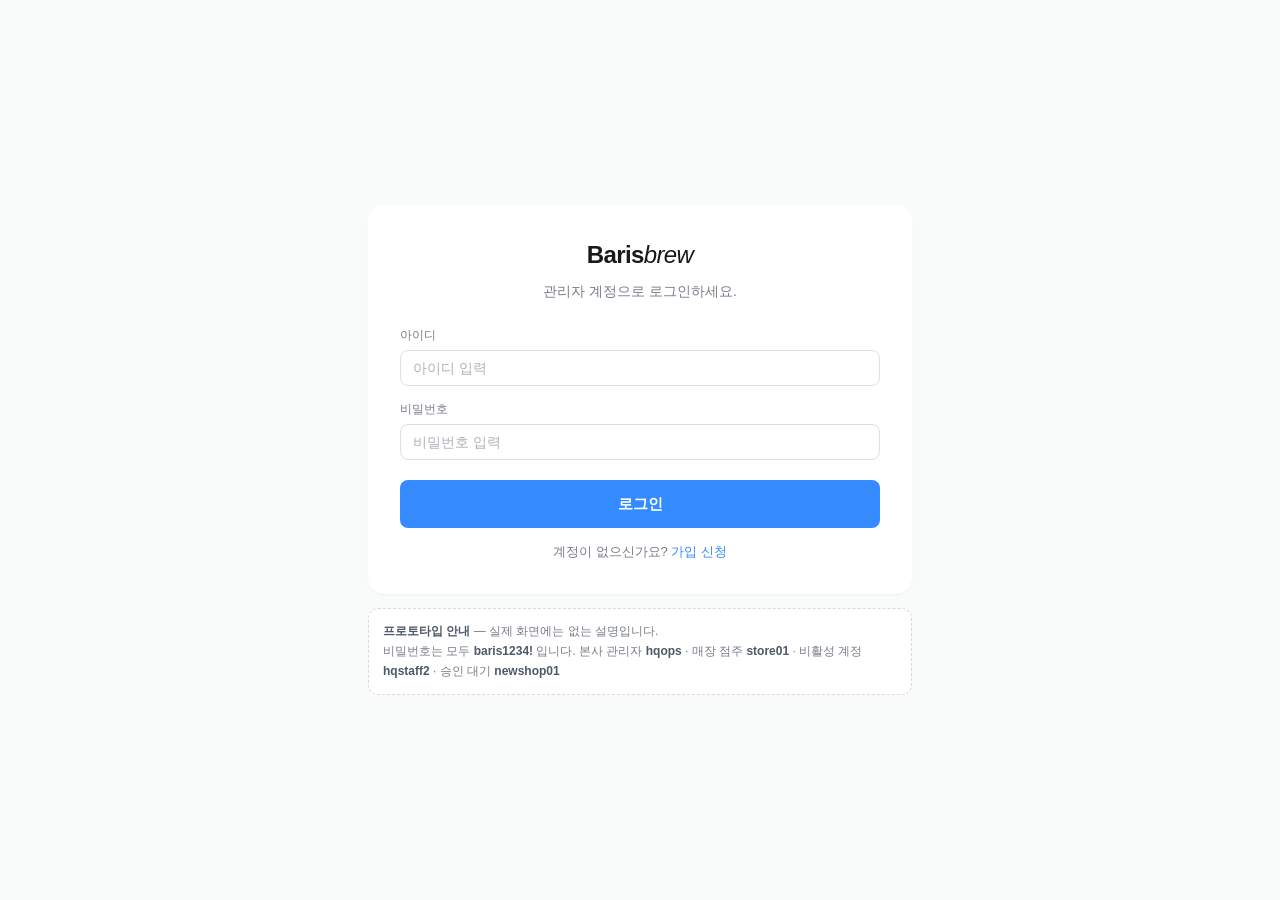
==== account/index.html @ 352cb184 "계정 관리·권한 체계 동작 프로토타입 추가 감축 확정안(2026-09-07) 반영 — 메일 자동 발송·계정 삭제·오픈 예정 매장 직접 입력·신청/반려 사유·지점 필터 없음. 임시 " ====
<!DOCTYPE html>
<html lang="ko">
<head>
<meta charset="UTF-8">
<meta name="viewport" content="width=device-width, initial-scale=1.0">
<title>계정 관리·권한 체계 프로토타입 · BarisON</title>
<style>
:root{
  --bg:#F9FAFA; --surface:#FFFFFF; --surface-sub:#F9FAFB;
  --border:#E5E8EB; --border-strong:#D5D9DF; --border-input:#DCE0E5;
  --text:#17191C; --text-sub:#4E5968; --text-muted:#787E87; --text-placeholder:#AEB2B8;
  --primary:#338BFF; --primary-hover:#1B6FDE; --primary-weak:#EBF3FF;
  --danger:#F04452; --danger-weak:#FDECEE;
  --success:#12B76A;
  --chip:#F2F4F6; --thead:#F7F8FA;
  --radius-card:16px; --radius-input:8px; --radius-btn:8px;
  --shadow-card:0 1px 2px rgba(0,0,0,.04);
  --shadow-pop:0 6px 24px rgba(0,0,0,.12);
}
*{box-sizing:border-box;margin:0;padding:0}
html,body{height:100%}
body{
  font-family:-apple-system,BlinkMacSystemFont,"Apple SD Gothic Neo","Pretendard","Malgun Gothic","Segoe UI",sans-serif;
  background:var(--bg);color:var(--text);font-size:14px;line-height:1.5;-webkit-font-smoothing:antialiased;
}
button{font-family:inherit;cursor:pointer;border:none;background:none;color:inherit}
input,select{font-family:inherit;font-size:14px;color:var(--text)}
input:focus{outline:none}
::placeholder{color:var(--text-placeholder)}
a{color:var(--primary);text-decoration:none}

/* ---------- shell ---------- */
#app{min-height:100vh}
.shell{display:flex;min-height:100vh;min-width:1280px}
.sidebar{width:250px;flex:0 0 250px;background:var(--surface);border-right:1px solid var(--border);
  position:sticky;top:0;height:100vh;overflow-y:auto;display:flex;flex-direction:column}
.side-logo{height:90px;display:flex;align-items:center;padding:0 24px;font-size:24px;letter-spacing:-.6px;flex:0 0 auto}
.side-logo b{font-weight:800}
.side-logo i{font-style:italic;font-weight:500}
.side-body{flex:1 1 auto}
.side-foot{flex:0 0 auto;padding-bottom:16px}
.side-sec{padding:16px 24px 6px;font-size:11px;color:var(--text-muted);font-weight:600;letter-spacing:.2px}
.side-item{display:block;width:100%;text-align:left;padding:12px 24px;font-size:14px;color:var(--text-sub);
  border-left:3px solid transparent}
.side-item:hover{background:var(--surface-sub)}
.side-item.on{background:var(--primary-weak);color:var(--primary);font-weight:600;border-left-color:var(--primary)}
.side-item.dim{color:var(--text-placeholder);cursor:default}
.side-item.dim:hover{background:none}

.body-col{flex:1 1 auto;display:flex;flex-direction:column;min-width:0}
.topbar{height:90px;flex:0 0 auto;display:flex;align-items:center;gap:12px;padding:0 24px;background:var(--surface);
  border-bottom:1px solid var(--border)}
.topbar .sel{height:38px;min-width:220px;border:1px solid var(--border-input);border-radius:var(--radius-input);
  display:flex;align-items:center;padding:0 12px;color:var(--text-sub);font-size:14px;background:var(--surface)}
.topbar .right{margin-left:auto;display:flex;align-items:center;gap:12px}
.badge{height:28px;display:inline-flex;align-items:center;padding:0 10px;border-radius:6px;font-size:12px;font-weight:600;color:#fff}
.badge.super{background:#F0483E}
.badge.owner{background:#5B6472}
.topbar .who{font-size:14px;color:var(--text-sub)}
.topbar .app-btn{height:38px;padding:0 14px;border:1px solid var(--primary);color:var(--primary);border-radius:var(--radius-btn);font-size:14px}
.main{flex:1 1 auto;padding:40px 24px 24px}
.footer{flex:0 0 auto;height:60px;display:flex;align-items:center;padding:0 24px;color:var(--text-muted);font-size:13px;background:var(--surface-sub)}
.page-title{font-size:24px;font-weight:600;margin-bottom:24px;display:flex;align-items:center;gap:14px}
.page-title .tab{font-size:24px;font-weight:600;color:var(--text-placeholder);cursor:pointer}
.page-title .tab.on{color:var(--text)}
.card{background:var(--surface);border-radius:var(--radius-card);box-shadow:var(--shadow-card);padding:40px;max-width:1142px}
.card.narrow{max-width:544px;padding:32px}

/* ---------- filter bar / table ---------- */
.filter-bar{display:flex;align-items:center;gap:8px;margin-bottom:20px;height:38px}
.seg{display:flex;background:var(--chip);border-radius:var(--radius-btn);padding:3px;height:38px}
.seg button{padding:0 14px;border-radius:6px;font-size:14px;color:var(--text-sub)}
.seg button.on{background:var(--surface);color:var(--text);font-weight:600;box-shadow:0 1px 2px rgba(0,0,0,.06)}
.sel-input{height:38px;border:1px solid var(--border-input);border-radius:var(--radius-input);padding:0 10px;
  background:var(--surface);color:var(--text-sub);min-width:120px}
.search{margin-left:auto;position:relative}
.search input{height:38px;width:260px;border:1px solid var(--border-input);border-radius:var(--radius-input);padding:0 12px}
.count{font-size:14px;color:var(--text-muted);margin-bottom:10px}
table{width:100%;border-collapse:collapse;font-size:14px}
thead th{background:var(--thead);color:var(--text-sub);font-weight:600;text-align:left;padding:12px 14px;
  border-top:1px solid var(--border);border-bottom:1px solid var(--border);white-space:nowrap}
tbody td{padding:14px;border-bottom:1px solid var(--border);color:var(--text-sub);vertical-align:middle}
tbody tr{cursor:pointer}
tbody tr:hover td{background:var(--surface-sub)}
.pill{display:inline-flex;align-items:center;height:24px;padding:0 8px;border-radius:6px;font-size:12px;font-weight:600}
.pill.on{background:#E7F7EF;color:#0F9D58}
.pill.off{background:var(--chip);color:var(--text-muted)}
.pill.wait{background:var(--primary-weak);color:var(--primary)}
.empty{padding:60px 0;text-align:center;color:var(--text-muted)}

/* ---------- form ---------- */
.body-title{font-size:18px;font-weight:600;margin:0 0 16px}
.body-title + .body-title,.group + .body-title{margin-top:32px}
.group{display:flex;flex-direction:column;gap:16px}
.field{max-width:480px}
.field.wide{max-width:660px}
.label{font-size:12px;color:var(--text-muted);margin-bottom:6px}
.label .req{color:var(--danger);margin-left:2px}
.input{width:100%;height:36px;border:1px solid var(--border-input);border-radius:var(--radius-input);padding:0 12px;background:var(--surface)}
.input:disabled{background:var(--surface-sub);color:var(--text-muted)}
.input.err{border-color:var(--danger)}
.help{font-size:12px;color:var(--text-muted);margin-top:6px}
.help.err{color:var(--danger)}
.row-inline{display:flex;gap:8px;align-items:center;max-width:660px}
.row-inline .input{max-width:480px}
.radios{display:flex;gap:20px;align-items:center;height:24px}
.radio{display:inline-flex;align-items:center;gap:6px;cursor:pointer;font-size:14px;color:var(--text-sub)}
.radio input{accent-color:var(--primary);width:16px;height:16px}
.actions{display:flex;justify-content:flex-end;gap:8px;margin-top:32px}
.btn{height:48px;padding:0 20px;border-radius:var(--radius-btn);font-size:15px;font-weight:600}
.btn.primary{background:var(--primary);color:#fff}
.btn.primary:hover{background:var(--primary-hover)}
.btn.ghost{background:var(--chip);color:var(--text-sub)}
.btn.danger{background:var(--danger-weak);color:var(--danger)}
.btn.m{height:38px;padding:0 14px;font-size:14px;font-weight:500}
.btn.weak{background:var(--primary-weak);color:var(--primary)}
.btn:disabled{opacity:.45;cursor:not-allowed}

/* branch multiselect */
.branch-box{position:relative;max-width:480px}
.branch-input{min-height:36px;border:1px solid var(--border-input);border-radius:var(--radius-input);
  padding:4px 30px 4px 8px;display:flex;flex-wrap:wrap;gap:6px;align-items:center;background:var(--surface);cursor:pointer}
.branch-input.err{border-color:var(--danger)}
.branch-input .ph{color:var(--text-placeholder);padding-left:4px}
.branch-input:after{content:"";position:absolute;right:12px;top:15px;width:7px;height:7px;
  border-right:1.5px solid var(--text-muted);border-bottom:1.5px solid var(--text-muted);transform:rotate(45deg)}
.chip{display:inline-flex;align-items:center;gap:6px;height:26px;padding:0 8px;background:var(--chip);border-radius:6px;font-size:13px}
.chip button{color:var(--text-muted);font-size:14px;line-height:1}
.branch-pop{position:absolute;top:calc(100% + 4px);left:0;right:0;background:var(--surface);border:1px solid var(--border);
  border-radius:var(--radius-input);box-shadow:var(--shadow-pop);max-height:230px;overflow-y:auto;z-index:20}
.branch-pop div{padding:10px 12px;display:flex;align-items:center;gap:8px;cursor:pointer;font-size:14px}
.branch-pop div:hover{background:var(--surface-sub)}
.branch-pop div.sel{color:var(--primary);font-weight:600}
.branch-cap{font-size:12px;margin-top:6px;color:var(--text-sub)}
.branch-cap b{color:var(--primary);font-weight:600}

/* ---------- auth screens ---------- */
.auth{min-height:100vh;display:flex;flex-direction:column;align-items:center;justify-content:center;padding:40px 0;gap:14px}
.auth .card{width:544px;max-width:544px;padding:32px}
.auth-logo{text-align:center;font-size:24px;letter-spacing:-.6px;margin-bottom:8px}
.auth-logo b{font-weight:800}
.auth-logo i{font-style:italic;font-weight:500}
.auth-sub{text-align:center;font-size:14px;color:var(--text-muted);margin-bottom:24px;white-space:pre-line}
.auth .field{max-width:480px;margin:0 auto}
.auth .group .field{margin:0;width:100%;max-width:none}
.auth .btn{width:100%;max-width:480px;display:block;margin:20px auto 0}
.auth-foot{text-align:center;font-size:13px;color:var(--text-muted);margin-top:14px}
.auth-msg{max-width:480px;margin:14px auto 0;padding:10px 12px;border-radius:var(--radius-input);font-size:13px}
.auth-msg.err{background:var(--danger-weak);color:var(--danger)}
.auth-msg.wait{background:var(--primary-weak);color:var(--primary)}
.done{text-align:center;padding:20px 0}
.done h3{font-size:20px;font-weight:600;margin-bottom:10px}
.done p{color:var(--text-muted);margin-bottom:24px}
.demo-note{width:544px;font-size:12px;color:var(--text-muted);background:#fff;border:1px dashed var(--border-strong);
  border-radius:10px;padding:12px 14px;line-height:1.7}
.demo-note b{color:var(--text-sub)}

/* ---------- toast / dialog ---------- */
.toast{position:fixed;top:150px;left:50%;transform:translateX(-50%);background:#1F2937;color:#fff;
  padding:12px 18px;border-radius:10px;font-size:14px;z-index:60;box-shadow:var(--shadow-pop)}
.toast.err{background:var(--danger)}
.dim-layer{position:fixed;inset:0;z-index:50;display:flex;align-items:center;justify-content:center}
.dialog{width:424px;background:var(--surface);border-radius:var(--radius-card);box-shadow:var(--shadow-pop);
  padding:24px;text-align:center}
.dialog h4{font-size:18px;font-weight:600;margin-bottom:8px}
.dialog p{font-size:14px;color:var(--text-muted);margin-bottom:20px;word-break:break-all}
.dialog .pw{font-size:20px;font-weight:700;color:var(--text);letter-spacing:1px;display:block;margin-bottom:6px}
.dialog .btns{display:flex;gap:8px}
.dialog .btns .btn{flex:1;height:48px}
</style>
</head>
<body>
<div id="app"></div>
<script>
/* ============================================================
   BarisON 계정관리 프로토타입 — 감축 확정안(2026-09-07) 반영
   · 메일 자동 발송 없음 · 계정 삭제 없음 · 오픈 예정 직접 입력 없음
   · 신청/반려 사유 없음 · 지점 필터·마지막 접속일 없음
   ============================================================ */

const BRANCHES = [
  {code:"BB001", name:"서울시청"},
  {code:"BB005", name:"시대인재 1호점"},
  {code:"BB006", name:"시대인재 2호점"},
  {code:"BB007", name:"시대인재 3호점"},
  {code:"BB008", name:"시대인재 4호점"},
  {code:"BB009", name:"시대인재 5호점"},
  {code:"BB016", name:"서울갤러리"},
  {code:null, name:"성수"},
  {code:null, name:"강남대로점"},
  {code:null, name:"현대자동차점"},
  {code:null, name:"덕구온천호텔앤콘도"},
  {code:null, name:"라운지와이"},
  {code:null, name:"라운지엑스 판교점"},
  {code:null, name:"호반써밋 2차"},
  {code:null, name:"용산더프라임점"},
];
const bLabel = n => { const b = BRANCHES.find(x=>x.name===n); return b && b.code ? b.code+" "+b.name : n; };

const MENUS = [
  {sec:"", items:[{k:"home", n:"홈", hq:true}]},
  {sec:"로봇관리", items:[{k:"ops", n:"운영관리"},{k:"device", n:"기기상태관리"}]},
  {sec:"매장관리", items:[{k:"stock", n:"재고관리"},{k:"product", n:"판매상품관리"},{k:"kiosk", n:"키오스크설정"},{k:"did", n:"DID관리"},{k:"pay", n:"결제관리"}]},
  {sec:"매출관리/분석", items:[{k:"cal", n:"매출달력"},{k:"sales", n:"매출분석"},{k:"biz", n:"영업분석"},{k:"item", n:"상품분석"}]},
  {sec:"설정", items:[{k:"account", n:"계정관리", hq:true}]},
];

let seq = 100;
const state = {
  view: "login",
  session: null,
  loginMsg: null,
  accounts: [
    {id:"hqops", name:"로봇운영관리팀", email:"hqops@example.com", tel:"010-1000-0001", role:"hq", all:true, branches:[], status:"active", created:"2025-03-04", pw:"baris1234!", temp:false},
    {id:"hqretail", name:"리테일팀", email:"hqretail@example.com", tel:"010-1000-0002", role:"hq", all:true, branches:[], status:"active", created:"2025-03-04", pw:"baris1234!", temp:false},
    {id:"hqexec", name:"경영자", email:"hqexec@example.com", tel:"010-1000-0003", role:"hq", all:true, branches:[], status:"active", created:"2025-03-04", pw:"baris1234!", temp:false},
    {id:"hqstaff1", name:"유OO", email:"hqstaff1@example.com", tel:"010-1000-0004", role:"hq", all:false, branches:["서울시청","서울갤러리"], status:"active", created:"2025-04-18", pw:"baris1234!", temp:false},
    {id:"hqstaff2", name:"홍OO", email:"hqstaff2@example.com", tel:"010-1000-0005", role:"hq", all:false, branches:["성수","강남대로점"], status:"inactive", created:"2025-04-18", pw:"baris1234!", temp:false},
    {id:"store01", name:"서울갤러리", email:"store01@example.com", tel:"010-2000-0001", role:"owner", all:false, branches:["서울갤러리"], status:"active", created:"2025-11-20", pw:"baris1234!", temp:false},
    {id:"store02", name:"시대인재", email:"store02@example.com", tel:"010-2345-6789", role:"owner", all:false, branches:["시대인재 1호점","시대인재 2호점","시대인재 3호점","시대인재 4호점","시대인재 5호점"], status:"active", created:"2025-06-11", pw:"baris1234!", temp:false},
    {id:"store03", name:"현대자동차", email:"store03@example.com", tel:"010-2000-0003", role:"owner", all:false, branches:["현대자동차점"], status:"active", created:"2025-02-07", pw:"baris1234!", temp:false},
    {id:"store04", name:"덕구온천호텔앤콘도", email:"store04@example.com", tel:"010-2000-0004", role:"owner", all:false, branches:["덕구온천호텔앤콘도"], status:"active", created:"2025-08-22", pw:"baris1234!", temp:false},
    {id:"store05", name:"라운지와이", email:"store05@example.com", tel:"010-2000-0005", role:"owner", all:false, branches:["라운지와이"], status:"inactive", created:"2026-01-09", pw:"baris1234!", temp:false},
  ],
  requests: [
    {rid:1, date:"2026-08-17", id:"newshop01", name:"김OO", email:"newshop01@example.com", tel:"010-1234-5678", store:"라운지엑스 판교점", pw:"baris1234!"},
    {rid:2, date:"2026-08-16", id:"bx007", name:"이OO", email:"bx007@example.com", tel:"010-2345-6789", store:"호반써밋 2차", pw:"baris1234!"},
    {rid:3, date:"2026-08-14", id:"cafeyj", name:"박OO", email:"cafeyj@example.com", tel:"010-3456-7890", store:"용산더프라임점", pw:"baris1234!"},
  ],
  tab: "list",
  filter: {role:"all", status:"all", q:""},
  form: {},
  errors: {},
  editing: null,
  branchOpen: false,
  storeOpen: false,
  toast: null,
  dialog: null,
};

/* ---------- helpers ---------- */
const esc = s => String(s==null?"":s).replace(/[&<>"']/g, c => ({"&":"&amp;","<":"&lt;",">":"&gt;",'"':"&quot;","'":"&#39;"}[c]));
const roleName = r => r==="hq" ? "본사 관리자" : "매장 점주";
const today = () => { const d=new Date(); return d.getFullYear()+"-"+String(d.getMonth()+1).padStart(2,"0")+"-"+String(d.getDate()).padStart(2,"0"); };
const genPw = () => { const s="abcdefghjkmnpqrstuvwxyz23456789"; let o=""; for(let i=0;i<8;i++) o+=s[Math.floor(Math.random()*s.length)]; return o; };
const toast = (msg, kind) => { state.toast = {msg, kind:kind||""}; render(); setTimeout(()=>{ state.toast=null; render(); }, 2600); };
const acct = id => state.accounts.find(a=>a.id===id);
const lastHq = a => a.role==="hq" && a.status==="active" && state.accounts.filter(x=>x.role==="hq"&&x.status==="active").length<=1;

function branchText(a){
  if (a.all) return "전 지점";
  if (!a.branches.length) return "-";
  if (a.branches.length<=2) return a.branches.join(", ");
  return a.branches[0]+" +"+(a.branches.length-1);
}

/* ---------- validation ---------- */
function validateAccount(f, opts){
  const e = {};
  const o = opts||{};
  // 아이디 형식은 새로 발급하는 계정에만 적용한다 — 기존 계정에는 대문자가 섞인 값이 있고 그대로 둔다
  if (!f.id) e.id = "아이디를 입력해주세요.";
  else if (!o.skipFormat && !/^[a-z0-9]{4,20}$/.test(f.id)) e.id = "영문 소문자·숫자 4~20자로 입력해주세요.";
  else if (!o.skipDup && (acct(f.id) || state.requests.some(r=>r.id===f.id))) e.id = "이미 쓰이고 있는 아이디입니다.";
  if (!f.name) e.name = "이름을 입력해주세요.";
  if (!f.email) e.email = "이메일을 입력해주세요.";
  else if (!/^[^\s@]+@[^\s@]+\.[^\s@]+$/.test(f.email)) e.email = "이메일 형식이 올바르지 않습니다.";
  else if (state.accounts.some(a=>a.email===f.email && a.id!==o.self)) e.email = "이미 쓰이고 있는 이메일입니다.";
  if (!f.tel) e.tel = "연락처를 입력해주세요.";
  if (!f.role) e.role = "역할을 선택해주세요.";
  if (f.role==="owner" && !(f.branches||[]).length) e.branches = "관리지점을 선택해주세요.";
  if (f.role==="hq" && !f.all && !(f.branches||[]).length) e.branches = "지정 지점을 선택하거나 전 지점으로 두세요.";
  return e;
}
function validatePw(pw, pw2, id){
  if (!pw) return "새 비밀번호를 입력해주세요.";
  if (pw.length<8) return "8자 이상으로 입력해주세요.";
  const kinds = [/[a-zA-Z]/, /[0-9]/, /[^a-zA-Z0-9]/].filter(re=>re.test(pw)).length;
  if (kinds<2) return "영문·숫자·특수문자 중 2가지 이상을 섞어주세요.";
  if (id && pw===id) return "아이디와 같은 값은 쓸 수 없습니다.";
  return null;
}

/* ============================================================
   RENDER
   ============================================================ */
function render(){
  const app = document.getElementById("app");
  let html = "";
  if (["login","signup","signupDone","firstPw"].includes(state.view)) html = renderAuth();
  else html = renderShell();
  if (state.toast) html += `<div class="toast ${state.toast.kind}">${esc(state.toast.msg)}</div>`;
  if (state.dialog) html += renderDialog();
  app.innerHTML = html;
}

/* ---------- auth ---------- */
function renderAuth(){
  if (state.view==="login") return `
  <div class="auth">
    <div class="card">
      <div class="auth-logo"><b>Baris</b><i>brew</i></div>
      <div class="auth-sub">관리자 계정으로 로그인하세요.</div>
      <div class="field"><div class="label">아이디</div>
        <input class="input" data-field="loginId" value="${esc(state.form.loginId||"")}" placeholder="아이디 입력"></div>
      <div class="field" style="margin-top:14px"><div class="label">비밀번호</div>
        <input class="input" type="password" data-field="loginPw" value="${esc(state.form.loginPw||"")}" placeholder="비밀번호 입력"></div>
      ${state.loginMsg ? `<div class="auth-msg ${state.loginMsg.kind}">${esc(state.loginMsg.text)}</div>` : ""}
      <button class="btn primary" data-action="login">로그인</button>
      <div class="auth-foot">계정이 없으신가요? <a href="#" data-action="go-signup">가입 신청</a></div>
    </div>
    <div class="demo-note">
      <b>프로토타입 안내</b> — 실제 화면에는 없는 설명입니다.<br>
      비밀번호는 모두 <b>baris1234!</b> 입니다.
      본사 관리자 <b>hqops</b> · 매장 점주 <b>store01</b> · 비활성 계정 <b>hqstaff2</b> · 승인 대기 <b>newshop01</b>
    </div>
  </div>`;

  if (state.view==="signup") { const f=state.form, e=state.errors; return `
  <div class="auth">
    <div class="card">
      <div class="page-title" style="font-size:20px;margin-bottom:20px">가입 신청</div>
      <div class="body-title" style="font-size:16px">신청 정보</div>
      <div class="group">
        ${fieldHtml("아이디","id",f.id,e.id,"영문 소문자·숫자 4~20자")}
        ${fieldHtml("이름","name",f.name,e.name,"담당자 이름")}
        ${fieldHtml("이메일","email",f.email,e.email,"연락받을 이메일 주소")}
        ${fieldHtml("연락처","tel",f.tel,e.tel,"010-0000-0000")}
        <div class="field">
          <div class="label">매장<span class="req">*</span></div>
          <div class="branch-box" data-stop="1">
            <div class="branch-input ${e.store?"err":""}" data-action="toggle-store">
              ${f.store ? `<span style="padding-left:4px">${esc(f.store)}</span>` : `<span class="ph">매장을 선택해주세요</span>`}
            </div>
            ${state.storeOpen ? `<div class="branch-pop">
              ${BRANCHES.map(b=>`<div class="${f.store===b.name?"sel":""}" data-action="pick-store" data-v="${esc(b.name)}">${esc(b.name)}</div>`).join("")}
            </div>` : ""}
          </div>
          ${e.store?`<div class="help err">${esc(e.store)}</div>`:`<div class="help">운영 중인 매장만 고를 수 있어요. 아직 등록되지 않은 매장은 지점 등록 후에 신청해주세요.</div>`}
        </div>
      </div>
      <button class="btn primary" data-action="signup-submit">신청하기</button>
      <div class="auth-foot"><a href="#" data-action="go-login">로그인으로 돌아가기</a></div>
    </div>
  </div>`; }

  if (state.view==="signupDone") return `
  <div class="auth">
    <div class="card">
      <div class="done">
        <h3>신청이 접수됐어요</h3>
        <p>본사 확인 후 결과를 따로 알려드립니다.<br>영업일 기준 1~2일이 걸려요.</p>
        <button class="btn primary" style="width:240px" data-action="go-login">로그인으로</button>
      </div>
    </div>
  </div>`;

  if (state.view==="firstPw") { const e=state.errors; return `
  <div class="auth">
    <div class="card">
      <div class="auth-sub" style="margin-bottom:24px">임시 비밀번호로 로그인했습니다.
새 비밀번호를 설정해주세요.</div>
      <div class="field"><div class="label">새 비밀번호</div>
        <input class="input ${e.pw?"err":""}" type="password" data-field="pw" value="${esc(state.form.pw||"")}" placeholder="영문·숫자·특수문자 8자 이상">
        ${e.pw?`<div class="help err">${esc(e.pw)}</div>`:""}</div>
      <div class="field" style="margin-top:14px"><div class="label">새 비밀번호 확인</div>
        <input class="input ${e.pw2?"err":""}" type="password" data-field="pw2" value="${esc(state.form.pw2||"")}" placeholder="다시 한 번 입력">
        ${e.pw2?`<div class="help err">${esc(e.pw2)}</div>`:""}</div>
      <button class="btn primary" data-action="first-pw-save">변경하고 시작하기</button>
    </div>
  </div>`; }
  return "";
}

function fieldHtml(label, key, val, err, ph, opts){
  const o = opts||{};
  return `<div class="field ${o.wide?"wide":""}">
    <div class="label">${esc(label)}${o.optional?"":'<span class="req">*</span>'}</div>
    <input class="input ${err?"err":""}" data-field="${key}" value="${esc(val||"")}" placeholder="${esc(ph||"")}" ${o.disabled?"disabled":""}>
    ${err?`<div class="help err">${esc(err)}</div>`:(o.help?`<div class="help">${esc(o.help)}</div>`:"")}
  </div>`;
}

/* ---------- shell ---------- */
function renderShell(){
  const s = state.session;
  const isHq = s.role==="hq";
  let side = "";
  for (const grp of MENUS){
    const items = grp.items.filter(it=>!it.hq || isHq);
    if (!items.length) continue;
    if (grp.sec) side += `<div class="side-sec">${esc(grp.sec)}</div>`;
    side += items.map(it=>{
      const on = (it.k==="account" && ["list","pending","add","detail","pendingDetail"].includes(state.view));
      const act = it.k==="account" ? ` data-action="go-list"` : ` `;
      return `<button class="side-item ${on?"on":""} ${it.k==="account"?"":"dim"}"${act}>${esc(it.n)}</button>`;
    }).join("");
  }
  return `
  <div class="shell">
    <aside class="sidebar">
      <div class="side-logo"><b>Baris</b><i>brew</i></div>
      <div class="side-body">${side}</div>
    </aside>
    <div class="body-col">
      <header class="topbar">
        <div class="sel">지점명</div>
        <div class="right">
          <span class="badge ${isHq?"super":"owner"}">${isHq?"Super Admin":"Owner"}</span>
          <span class="who">${esc(s.name)}님 반가워요</span>
          <button class="app-btn" data-action="go-me">내 정보</button>
          <button class="app-btn" data-action="logout">로그아웃</button>
        </div>
      </header>
      <main class="main">${renderMain()}</main>
      <footer class="footer">2026 © XYZ corp.</footer>
    </div>
  </div>`;
}

function renderMain(){
  switch(state.view){
    case "list": return viewList();
    case "pending": return viewPending();
    case "add": return viewAdd();
    case "detail": return viewDetail();
    case "pendingDetail": return viewPendingDetail();
    case "me": return viewMe();
    case "mePw": return viewMePw();
    case "blocked": return `<div class="card"><div class="empty">이 프로토타입은 계정관리 화면만 다룹니다.<br>매장 점주 계정에는 계정관리 메뉴가 보이지 않습니다 — 우상단 「내 정보」로 확인해보세요.</div></div>`;
  }
  return "";
}

/* ---------- list ---------- */
function viewList(){
  const f = state.filter;
  let rows = state.accounts.filter(a=>{
    if (f.role!=="all" && a.role!==f.role) return false;
    if (f.status!=="all" && a.status!==f.status) return false;
    if (f.q){ const q=f.q.toLowerCase();
      if (!(a.id.toLowerCase().includes(q) || a.name.toLowerCase().includes(q) || a.email.toLowerCase().includes(q))) return false; }
    return true;
  });
  return `
  <div class="page-title">
    <span class="tab on">계정 목록</span>
    <span class="tab" data-action="go-pending">승인 대기${state.requests.length?` (${state.requests.length})`:""}</span>
    <button class="btn m primary" style="margin-left:auto" data-action="go-add">계정 추가</button>
  </div>
  <div class="card">
    <div class="filter-bar">
      <div class="seg">
        <button class="${f.role==="all"?"on":""}" data-action="f-role" data-v="all">전체</button>
        <button class="${f.role==="hq"?"on":""}" data-action="f-role" data-v="hq">본사 관리자</button>
        <button class="${f.role==="owner"?"on":""}" data-action="f-role" data-v="owner">매장 점주</button>
      </div>
      <select class="sel-input" data-field="fstatus">
        <option value="all" ${f.status==="all"?"selected":""}>상태 전체</option>
        <option value="active" ${f.status==="active"?"selected":""}>활성</option>
        <option value="inactive" ${f.status==="inactive"?"selected":""}>비활성</option>
      </select>
      <div class="search"><input data-field="fq" value="${esc(f.q)}" placeholder="아이디 · 이름 · 이메일 검색"></div>
    </div>
    <div class="count">총 ${rows.length}개</div>
    <table>
      <thead><tr><th>아이디</th><th>이름</th><th>이메일</th><th>역할</th><th>관리지점</th><th>상태</th><th>등록일</th></tr></thead>
      <tbody>
        ${rows.length ? rows.map(a=>`
          <tr data-action="open-detail" data-id="${esc(a.id)}">
            <td>${esc(a.id)}</td><td>${esc(a.name)}</td><td>${esc(a.email)}</td>
            <td>${roleName(a.role)}</td><td>${esc(branchText(a))}</td>
            <td><span class="pill ${a.status==="active"?"on":"off"}">${a.status==="active"?"활성":"비활성"}</span></td>
            <td>${esc(a.created)}</td>
          </tr>`).join("") : `<tr><td colspan="7"><div class="empty">조건에 맞는 계정이 없습니다.</div></td></tr>`}
      </tbody>
    </table>
  </div>`;
}

function viewPending(){
  const rows = state.requests;
  return `
  <div class="page-title">
    <span class="tab" data-action="go-list">계정 목록</span>
    <span class="tab on">승인 대기${rows.length?` (${rows.length})`:""}</span>
  </div>
  <div class="card">
    <div class="count">총 ${rows.length}개</div>
    <table>
      <thead><tr><th>신청일</th><th>아이디</th><th>이름</th><th>이메일</th><th>연락처</th><th>매장명</th><th>상태</th></tr></thead>
      <tbody>
        ${rows.length ? rows.map(r=>`
          <tr data-action="open-request" data-id="${r.rid}">
            <td>${esc(r.date)}</td><td>${esc(r.id)}</td><td>${esc(r.name)}</td>
            <td>${esc(r.email)}</td><td>${esc(r.tel)}</td><td>${esc(r.store)}</td>
            <td><span class="pill wait">대기</span></td>
          </tr>`).join("") : `<tr><td colspan="7"><div class="empty">승인을 기다리는 신청이 없습니다.</div></td></tr>`}
      </tbody>
    </table>
  </div>`;
}

/* ---------- branch multiselect ---------- */
function branchField(f, err){
  const sel = f.branches||[];
  const shown = sel.slice(0,2);
  return `
  <div class="field">
    <div class="label">관리지점${f.role==="owner"?'<span class="req">*</span>':""}</div>
    <div class="branch-box" data-stop="1">
      <div class="branch-input ${err?"err":""}" data-action="toggle-branch">
        ${shown.length ? shown.map(n=>`<span class="chip">${esc(bLabel(n))}<button data-action="rm-branch" data-v="${esc(n)}">×</button></span>`).join("")
                       : `<span class="ph">지점을 선택해주세요</span>`}
      </div>
      ${state.branchOpen ? `<div class="branch-pop">
        ${BRANCHES.map(b=>`<div class="${sel.includes(b.name)?"sel":""}" data-action="pick-branch" data-v="${esc(b.name)}">
          <span>${sel.includes(b.name)?"✓":"&nbsp;&nbsp;"}</span>${esc(b.code?b.code+" "+b.name:b.name)}</div>`).join("")}
      </div>` : ""}
    </div>
    ${err?`<div class="help err">${esc(err)}</div>`
        : (sel.length ? `<div class="branch-cap"><b>선택됨</b> — ${esc(sel.map(bLabel).join(", "))}</div>` : "")}
  </div>`;
}

/* ---------- add ---------- */
function viewAdd(){
  const f = state.form, e = state.errors;
  return `
  <div class="page-title">계정 추가</div>
  <div class="card">
    <div class="body-title">기본 정보</div>
    <div class="group">
      ${fieldHtml("아이디","id",f.id,e.id,"영문 소문자·숫자 4~20자")}
      ${fieldHtml("이름","name",f.name,e.name,"계정 사용자 또는 매장명")}
      ${fieldHtml("이메일","email",f.email,e.email,"연락받을 이메일 주소")}
      ${fieldHtml("연락처","tel",f.tel,e.tel,"010-0000-0000")}
    </div>
    <div class="body-title">권한</div>
    <div class="group">
      <div class="field">
        <div class="radios">
          <label class="radio"><input type="radio" name="role" data-action="pick-role" data-v="hq" ${f.role==="hq"?"checked":""}>본사 관리자</label>
          <label class="radio"><input type="radio" name="role" data-action="pick-role" data-v="owner" ${f.role==="owner"?"checked":""}>매장 점주</label>
        </div>
        ${e.role?`<div class="help err">${esc(e.role)}</div>`:""}
      </div>
      ${f.role==="hq" ? `<div class="field">
        <div class="label">데이터 범위</div>
        <div class="radios">
          <label class="radio"><input type="radio" name="scope" data-action="pick-scope" data-v="all" ${f.all?"checked":""}>전 지점</label>
          <label class="radio"><input type="radio" name="scope" data-action="pick-scope" data-v="some" ${f.all?"":"checked"}>지정 지점</label>
        </div></div>` : ""}
      ${(f.role==="owner" || (f.role==="hq" && !f.all)) ? branchField(f, e.branches) : ""}
    </div>
    <div class="actions">
      <button class="btn ghost" data-action="go-list">취소</button>
      <button class="btn primary" data-action="save-add">저장하기</button>
    </div>
  </div>`;
}

/* ---------- detail ---------- */
function viewDetail(){
  const f = state.form, e = state.errors;
  const me = state.session.id === f.id;
  const guard = lastHq(acct(f.id)||f);
  return `
  <div class="page-title">계정 상세</div>
  <div class="card">
    <div class="body-title">기본 정보</div>
    <div class="group">
      ${fieldHtml("아이디","id",f.id,null,"",{disabled:true})}
      ${fieldHtml("이름","name",f.name,e.name,"")}
      ${fieldHtml("이메일","email",f.email,e.email,"")}
      ${fieldHtml("연락처","tel",f.tel,e.tel,"")}
      <div class="field wide">
        <div class="label">비밀번호</div>
        <div class="row-inline">
          <input class="input" type="password" value="dummy1234" disabled>
          <button class="btn m weak" data-action="reset-pw">임시 비밀번호로 초기화</button>
        </div>
      </div>
    </div>
    <div class="body-title">권한</div>
    <div class="group">
      <div class="field">
        <div class="radios">
          <label class="radio"><input type="radio" name="role" data-action="pick-role" data-v="hq" ${f.role==="hq"?"checked":""} ${me||guard?"disabled":""}>본사 관리자</label>
          <label class="radio"><input type="radio" name="role" data-action="pick-role" data-v="owner" ${f.role==="owner"?"checked":""} ${me||guard?"disabled":""}>매장 점주</label>
        </div>
        ${me?`<div class="help">본인 계정의 역할은 본인이 바꿀 수 없습니다.</div>`
           :(guard?`<div class="help">마지막 남은 본사 관리자라 역할을 바꿀 수 없습니다.</div>`:"")}
      </div>
      ${f.role==="hq" ? `<div class="field">
        <div class="label">데이터 범위</div>
        <div class="radios">
          <label class="radio"><input type="radio" name="scope" data-action="pick-scope" data-v="all" ${f.all?"checked":""}>전 지점</label>
          <label class="radio"><input type="radio" name="scope" data-action="pick-scope" data-v="some" ${f.all?"":"checked"}>지정 지점</label>
        </div></div>` : ""}
      ${(f.role==="owner" || (f.role==="hq" && !f.all)) ? branchField(f, e.branches) : ""}
    </div>
    <div class="body-title">상태</div>
    <div class="group">
      <div class="field">
        <div class="radios">
          <label class="radio"><input type="radio" name="st" data-action="pick-status" data-v="active" ${f.status==="active"?"checked":""} ${me||guard?"disabled":""}>활성</label>
          <label class="radio"><input type="radio" name="st" data-action="pick-status" data-v="inactive" ${f.status==="inactive"?"checked":""} ${me||guard?"disabled":""}>비활성</label>
        </div>
        ${me?`<div class="help">본인 계정은 본인이 비활성할 수 없습니다.</div>`
           :(guard?`<div class="help">마지막 남은 본사 관리자라 비활성할 수 없습니다.</div>`:"")}
      </div>
    </div>
    <div class="actions">
      <button class="btn ghost" data-action="go-list">취소</button>
      <button class="btn primary" data-action="save-detail">저장하기</button>
    </div>
  </div>`;
}

function viewPendingDetail(){
  const f = state.form, e = state.errors;
  return `
  <div class="page-title">가입 신청 상세</div>
  <div class="card">
    <div class="body-title">신청 정보</div>
    <div class="group">
      ${fieldHtml("아이디","id",f.id,null,"",{disabled:true})}
      ${fieldHtml("이름","name",f.name,null,"",{disabled:true})}
      ${fieldHtml("이메일","email",f.email,null,"",{disabled:true})}
      ${fieldHtml("연락처","tel",f.tel,null,"",{disabled:true})}
      ${fieldHtml("매장명","store",f.store,null,"",{disabled:true})}
    </div>
    <div class="body-title">권한 지정</div>
    <div class="group">
      <div class="field">
        <div class="radios">
          <label class="radio"><input type="radio" name="role" data-action="pick-role" data-v="hq" ${f.role==="hq"?"checked":""}>본사 관리자</label>
          <label class="radio"><input type="radio" name="role" data-action="pick-role" data-v="owner" ${f.role==="owner"?"checked":""}>매장 점주</label>
        </div>
      </div>
      ${branchField(f, e.branches)}
    </div>
    <div class="actions">
      <button class="btn ghost" data-action="reject">반려</button>
      <button class="btn primary" data-action="approve">승인</button>
    </div>
  </div>`;
}

/* ---------- me ---------- */
function viewMe(){
  const f = state.form, e = state.errors;
  return `
  <div class="page-title">내 정보</div>
  <div class="card">
    <div class="body-title">기본 정보</div>
    <div class="group">
      ${fieldHtml("아이디","id",f.id,null,"",{disabled:true})}
      ${fieldHtml("이름","name",f.name,e.name,"")}
      ${fieldHtml("이메일","email",f.email,e.email,"")}
      ${fieldHtml("연락처","tel",f.tel,e.tel,"")}
    </div>
    <div class="body-title">권한</div>
    <div class="help" style="margin:-8px 0 14px">역할과 관리지점은 본사 관리자가 변경합니다. 수정이 필요하면 본사 관리자에게 문의하세요.</div>
    <div class="group">
      ${fieldHtml("역할","role2",roleName(f.role),null,"",{disabled:true})}
      <div class="field">
        <div class="label">관리지점</div>
        <input class="input" value="${esc(f.all?"전 지점":(f.branches||[]).map(bLabel).join(", ")||"-")}" disabled>
      </div>
    </div>
    <div class="actions">
      <button class="btn ghost" data-action="go-mepw">비밀번호 변경</button>
      <button class="btn primary" data-action="save-me">저장하기</button>
    </div>
  </div>`;
}

function viewMePw(){
  const e = state.errors, f = state.form;
  return `
  <div class="page-title">비밀번호 변경</div>
  <div class="card">
    <div class="body-title">비밀번호</div>
    <div class="group">
      <div class="field"><div class="label">현재 비밀번호<span class="req">*</span></div>
        <input class="input ${e.cur?"err":""}" type="password" data-field="cur" value="${esc(f.cur||"")}" placeholder="현재 쓰는 비밀번호">
        ${e.cur?`<div class="help err">${esc(e.cur)}</div>`:""}</div>
      <div class="field"><div class="label">새 비밀번호<span class="req">*</span></div>
        <input class="input ${e.pw?"err":""}" type="password" data-field="pw" value="${esc(f.pw||"")}" placeholder="8자 이상, 영문·숫자·특수문자 중 2가지">
        ${e.pw?`<div class="help err">${esc(e.pw)}</div>`:""}</div>
      <div class="field"><div class="label">새 비밀번호 확인<span class="req">*</span></div>
        <input class="input ${e.pw2?"err":""}" type="password" data-field="pw2" value="${esc(f.pw2||"")}" placeholder="한 번 더 입력">
        ${e.pw2?`<div class="help err">${esc(e.pw2)}</div>`:""}</div>
    </div>
    <div class="actions">
      <button class="btn ghost" data-action="go-me">취소</button>
      <button class="btn primary" data-action="save-mepw">저장하기</button>
    </div>
  </div>`;
}

/* ---------- dialog ---------- */
function renderDialog(){
  const d = state.dialog;
  if (d.kind==="temppw") return `
  <div class="dim-layer">
    <div class="dialog">
      <h4>임시 비밀번호가 발급되었어요</h4>
      <p><span class="pw">${esc(d.pw)}</span>창을 닫으면 다시 볼 수 없어요</p>
      <div class="btns">
        <button class="btn weak" data-action="copy-pw" data-v="${esc(d.pw)}">복사</button>
        <button class="btn primary" data-action="dialog-ok">확인</button>
      </div>
    </div>
  </div>`;
  return "";
}

/* ============================================================
   EVENTS
   ============================================================ */
const app = document.getElementById("app");

app.addEventListener("input", ev=>{
  const el = ev.target.closest("[data-field]");
  if (!el) return;
  const k = el.dataset.field;
  if (k==="fq"){ state.filter.q = el.value; renderListBodyOnly(); return; }
  state.form[k] = el.value;
});

app.addEventListener("change", ev=>{
  const el = ev.target.closest("[data-field]");
  if (el && el.dataset.field==="fstatus"){ state.filter.status = el.value; render(); return; }
  if (el && el.dataset.field==="store"){ state.form.store = el.value; return; }
});

app.addEventListener("click", ev=>{
  const t = ev.target.closest("[data-action]");
  if (t && t.tagName === "A") ev.preventDefault();
  if (!t){
    if ((state.branchOpen || state.storeOpen) && !ev.target.closest("[data-stop]")){
      state.branchOpen=false; state.storeOpen=false; render(); }
    return;
  }
  const a = t.dataset.action, v = t.dataset.v;
  const stopOutside = ev.target.closest("[data-stop]");
  if (state.branchOpen && !stopOutside && !["toggle-branch","pick-branch","rm-branch"].includes(a)) state.branchOpen=false;
  if (state.storeOpen && !stopOutside && !["toggle-store","pick-store"].includes(a)) state.storeOpen=false;

  switch(a){
    /* auth */
    case "login": doLogin(); break;
    case "go-signup": state.view="signup"; state.form={}; state.errors={}; render(); break;
    case "go-login": state.view="login"; state.form={}; state.errors={}; state.loginMsg=null; render(); break;
    case "signup-submit": doSignup(); break;
    case "first-pw-save": doFirstPw(); break;
    case "logout": state.session=null; state.view="login"; state.form={}; state.loginMsg=null; render(); break;

    /* nav */
    case "go-list": state.view="list"; state.errors={}; state.branchOpen=false; render(); break;
    case "go-pending": state.view="pending"; render(); break;
    case "go-add": state.view="add"; state.form={role:"", all:true, branches:[]}; state.errors={}; render(); break;
    case "go-me": openMe(); break;
    case "go-mepw": state.view="mePw"; state.form={}; state.errors={}; render(); break;

    /* list */
    case "f-role": state.filter.role=v; render(); break;
    case "open-detail": openDetail(t.dataset.id); break;
    case "open-request": openRequest(Number(t.dataset.id)); break;

    /* form widgets */
    case "pick-role": state.form.role=v; if(v==="owner") state.form.all=false; state.errors={}; render(); break;
    case "pick-scope": state.form.all = (v==="all"); if(state.form.all) state.form.branches=[]; render(); break;
    case "pick-status": state.form.status=v; render(); break;
    case "toggle-branch": state.branchOpen=!state.branchOpen; render(); break;
    case "toggle-store": state.storeOpen=!state.storeOpen; render(); break;
    case "pick-store": state.form.store=v; state.storeOpen=false; render(); break;
    case "pick-branch": {
      const list = state.form.branches||[];
      state.form.branches = list.includes(v) ? list.filter(x=>x!==v) : list.concat([v]);
      render(); break; }
    case "rm-branch": ev.stopPropagation();
      state.form.branches = (state.form.branches||[]).filter(x=>x!==v); render(); break;

    /* save */
    case "save-add": doAdd(); break;
    case "save-detail": doSaveDetail(); break;
    case "reset-pw": doResetPw(); break;
    case "approve": doApprove(); break;
    case "reject": doReject(); break;
    case "save-me": doSaveMe(); break;
    case "save-mepw": doSaveMePw(); break;

    /* dialog */
    case "copy-pw":
      if (navigator.clipboard) navigator.clipboard.writeText(v).catch(()=>{});
      toast("임시 비밀번호를 복사했습니다."); break;
    case "dialog-ok": {
      const d = state.dialog; state.dialog=null;
      if (d.after==="list"){ state.view="list"; state.form={}; toast(d.msg||"계정이 생성되었습니다."); }
      else render();
      break; }
  }
});

function renderListBodyOnly(){
  // 검색은 포커스를 지키려고 표만 다시 그린다
  const wrap = document.querySelector(".card table");
  if (!wrap) { render(); return; }
  const tmp = document.createElement("div");
  tmp.innerHTML = viewList();
  const nt = tmp.querySelector("table"), nc = tmp.querySelector(".count");
  if (nt) wrap.innerHTML = nt.innerHTML;
  const cnt = document.querySelector(".card .count");
  if (cnt && nc) cnt.textContent = nc.textContent;
}

/* ---------- actions ---------- */
function doLogin(){
  const id = (state.form.loginId||"").trim(), pw = state.form.loginPw||"";
  state.loginMsg = null;
  const req = state.requests.find(r=>r.id===id);
  if (req && req.pw===pw){ state.loginMsg={kind:"wait", text:"승인 대기 중인 계정입니다. 본사 확인 후 이용할 수 있습니다."}; render(); return; }
  const a = acct(id);
  if (!a || a.pw!==pw){ state.loginMsg={kind:"err", text:"아이디 또는 비밀번호가 올바르지 않습니다."}; render(); return; }
  if (a.status==="inactive"){ state.loginMsg={kind:"err", text:"사용이 중지된 계정입니다. 본사 관리자에게 문의하세요."}; render(); return; }
  state.session = a;
  if (a.temp){ state.view="firstPw"; state.form={}; state.errors={}; render(); return; }
  enterHome();
}
function enterHome(){
  state.form={}; state.errors={};
  state.view = state.session.role==="hq" ? "list" : "blocked";
  render();
}
function doSignup(){
  const f = state.form, e = validateAccount({...f, role:"owner", branches:["-"]}, {});
  delete e.role; delete e.branches;
  if (!f.store) e.store = "매장을 선택해주세요.";
  state.errors = e;
  if (Object.keys(e).length){ render(); return; }
  state.requests.unshift({rid:++seq, date:today(), id:f.id, name:f.name, email:f.email, tel:f.tel, store:f.store, pw:"baris1234!"});
  state.view="signupDone"; state.form={}; render();
}
function doFirstPw(){
  const f = state.form, e = {};
  const msg = validatePw(f.pw, f.pw2, state.session.id);
  if (msg) e.pw = msg;
  else if (f.pw!==f.pw2) e.pw2 = "두 값이 다릅니다.";
  state.errors = e;
  if (Object.keys(e).length){ render(); return; }
  state.session.pw = f.pw; state.session.temp = false;
  enterHome(); toast("비밀번호를 변경했습니다.");
}
function doAdd(){
  const f = state.form;
  const e = validateAccount(f, {});
  state.errors = e;
  if (Object.keys(e).length){ render(); return; }
  const pw = genPw();
  state.accounts.unshift({
    id:f.id, name:f.name, email:f.email, tel:f.tel, role:f.role,
    all: f.role==="hq" ? !!f.all : false,
    branches: (f.role==="hq" && f.all) ? [] : (f.branches||[]),
    status:"active", created:today(), pw, temp:true,
  });
  state.dialog = {kind:"temppw", pw, after:"list", msg:"계정이 생성되었습니다."};
  render();
}
function openDetail(id){
  const a = acct(id); if (!a) return;
  state.editing = id;
  state.form = {...a, branches:[...a.branches]};
  state.errors={}; state.branchOpen=false; state.view="detail"; render();
}
function doSaveDetail(){
  const f = state.form;
  const e = validateAccount(f, {skipDup:true, skipFormat:true, self:f.id});
  state.errors = e;
  if (Object.keys(e).length){ render(); return; }
  const a = acct(state.editing);
  Object.assign(a, {name:f.name, email:f.email, tel:f.tel, role:f.role,
    all: f.role==="hq" ? !!f.all : false,
    branches: (f.role==="hq" && f.all) ? [] : (f.branches||[]),
    status:f.status});
  state.view="list"; render(); toast("변경 사항을 저장했습니다.");
}
function doResetPw(){
  const pw = genPw();
  const a = acct(state.editing);
  if (a){ a.pw = pw; a.temp = true; }
  state.dialog = {kind:"temppw", pw, after:"stay"};
  render();
}
function openRequest(rid){
  const r = state.requests.find(x=>x.rid===rid); if (!r) return;
  state.editing = rid;
  state.form = {...r, role:"owner", all:false, branches: BRANCHES.some(b=>b.name===r.store) ? [r.store] : []};
  state.errors={}; state.branchOpen=false; state.view="pendingDetail"; render();
}
function doApprove(){
  const f = state.form, e = {};
  if (!(f.branches||[]).length && !(f.role==="hq" && f.all)) e.branches = "관리지점을 지정해주세요.";
  state.errors = e;
  if (Object.keys(e).length){ render(); return; }
  const pw = genPw();
  state.accounts.unshift({
    id:f.id, name:f.name, email:f.email, tel:f.tel, role:f.role,
    all: f.role==="hq" ? !!f.all : false, branches:f.branches||[],
    status:"active", created:today(), pw, temp:true,
  });
  state.requests = state.requests.filter(x=>x.rid!==state.editing);
  state.dialog = {kind:"temppw", pw, after:"list", msg:"승인했습니다. 임시 비밀번호를 신청자에게 직접 전달하세요."};
  render();
}
function doReject(){
  state.requests = state.requests.filter(x=>x.rid!==state.editing);
  state.view="pending"; render();
  toast("반려했습니다. 신청자에게는 통보되지 않으니 직접 알려주세요.");
}
function openMe(){
  const a = state.session;
  state.form = {...a, branches:[...a.branches]};
  state.errors={}; state.view="me"; render();
}
function doSaveMe(){
  const f = state.form, e = {};
  if (!f.name) e.name = "이름을 입력해주세요.";
  if (!f.email) e.email = "이메일을 입력해주세요.";
  else if (!/^[^\s@]+@[^\s@]+\.[^\s@]+$/.test(f.email)) e.email = "이메일 형식이 올바르지 않습니다.";
  else if (state.accounts.some(x=>x.email===f.email && x.id!==f.id)) e.email = "이미 쓰이고 있는 이메일입니다.";
  if (!f.tel) e.tel = "연락처를 입력해주세요.";
  state.errors = e;
  if (Object.keys(e).length){ render(); return; }
  Object.assign(state.session, {name:f.name, email:f.email, tel:f.tel});
  render(); toast("내 정보를 저장했습니다.");
}
function doSaveMePw(){
  const f = state.form, e = {};
  if (f.cur !== state.session.pw) e.cur = "현재 비밀번호가 맞지 않습니다.";
  const msg = validatePw(f.pw, f.pw2, state.session.id);
  if (msg) e.pw = msg;
  else if (f.pw === state.session.pw) e.pw = "현재 비밀번호와 같은 값은 쓸 수 없습니다.";
  else if (f.pw !== f.pw2) e.pw2 = "두 값이 다릅니다.";
  state.errors = e;
  if (Object.keys(e).length){ render(); return; }
  state.session.pw = f.pw; state.session.temp = false;
  state.view="me"; state.form={...state.session, branches:[...state.session.branches]};
  render(); toast("비밀번호를 변경했습니다.");
}

render();
</script>
</body>
</html>
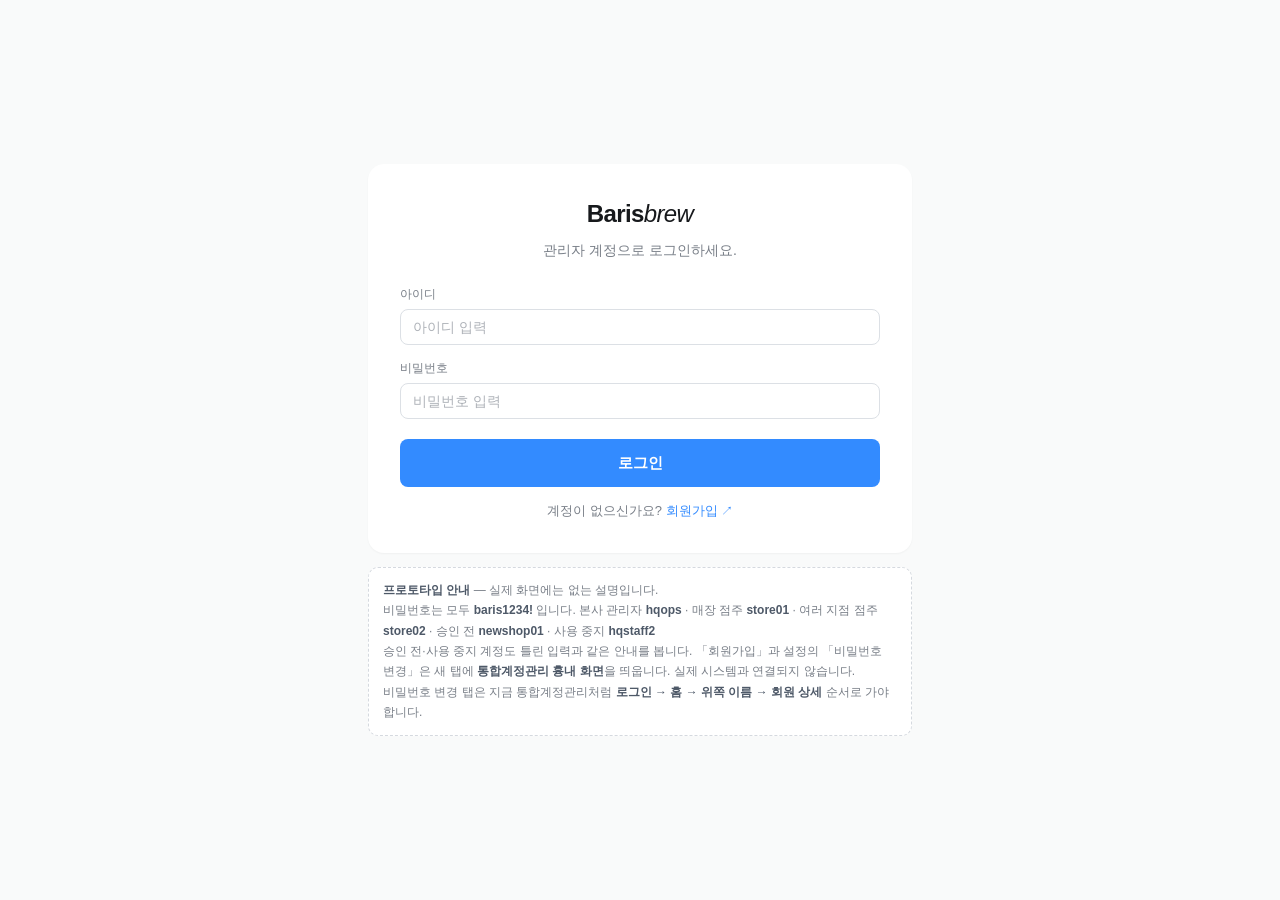
==== commit 574c66d4: "계정 프로토타입: 바리스온 몫(로그인·설정)으로 줄임 계정 등록·승인·비밀번호가 통합계정관리로, 계정 조회·권한이 인터널로 넘어가면서(2026-09-16~17) 바리스온에 남는 로" ====
--- a/account/index.html
+++ b/account/index.html
@@ -3,7 +3,7 @@
 <head>
 <meta charset="UTF-8">
 <meta name="viewport" content="width=device-width, initial-scale=1.0">
-<title>계정 관리·권한 체계 프로토타입 · BarisON</title>
+<title>로그인·설정 프로토타입 · BarisON</title>
 <style>
 :root{
   --bg:#F9FAFA; --surface:#FFFFFF; --surface-sub:#F9FAFB;
@@ -66,26 +66,6 @@
 .card{background:var(--surface);border-radius:var(--radius-card);box-shadow:var(--shadow-card);padding:40px;max-width:1142px}
 .card.narrow{max-width:544px;padding:32px}
 
-/* ---------- filter bar / table ---------- */
-.filter-bar{display:flex;align-items:center;gap:8px;margin-bottom:20px;height:38px}
-.seg{display:flex;background:var(--chip);border-radius:var(--radius-btn);padding:3px;height:38px}
-.seg button{padding:0 14px;border-radius:6px;font-size:14px;color:var(--text-sub)}
-.seg button.on{background:var(--surface);color:var(--text);font-weight:600;box-shadow:0 1px 2px rgba(0,0,0,.06)}
-.sel-input{height:38px;border:1px solid var(--border-input);border-radius:var(--radius-input);padding:0 10px;
-  background:var(--surface);color:var(--text-sub);min-width:120px}
-.search{margin-left:auto;position:relative}
-.search input{height:38px;width:260px;border:1px solid var(--border-input);border-radius:var(--radius-input);padding:0 12px}
-.count{font-size:14px;color:var(--text-muted);margin-bottom:10px}
-table{width:100%;border-collapse:collapse;font-size:14px}
-thead th{background:var(--thead);color:var(--text-sub);font-weight:600;text-align:left;padding:12px 14px;
-  border-top:1px solid var(--border);border-bottom:1px solid var(--border);white-space:nowrap}
-tbody td{padding:14px;border-bottom:1px solid var(--border);color:var(--text-sub);vertical-align:middle}
-tbody tr{cursor:pointer}
-tbody tr:hover td{background:var(--surface-sub)}
-.pill{display:inline-flex;align-items:center;height:24px;padding:0 8px;border-radius:6px;font-size:12px;font-weight:600}
-.pill.on{background:#E7F7EF;color:#0F9D58}
-.pill.off{background:var(--chip);color:var(--text-muted)}
-.pill.wait{background:var(--primary-weak);color:var(--primary)}
 .empty{padding:60px 0;text-align:center;color:var(--text-muted)}
 
 /* ---------- form ---------- */
@@ -116,24 +96,6 @@
 .btn.weak{background:var(--primary-weak);color:var(--primary)}
 .btn:disabled{opacity:.45;cursor:not-allowed}
 
-/* branch multiselect */
-.branch-box{position:relative;max-width:480px}
-.branch-input{min-height:36px;border:1px solid var(--border-input);border-radius:var(--radius-input);
-  padding:4px 30px 4px 8px;display:flex;flex-wrap:wrap;gap:6px;align-items:center;background:var(--surface);cursor:pointer}
-.branch-input.err{border-color:var(--danger)}
-.branch-input .ph{color:var(--text-placeholder);padding-left:4px}
-.branch-input:after{content:"";position:absolute;right:12px;top:15px;width:7px;height:7px;
-  border-right:1.5px solid var(--text-muted);border-bottom:1.5px solid var(--text-muted);transform:rotate(45deg)}
-.chip{display:inline-flex;align-items:center;gap:6px;height:26px;padding:0 8px;background:var(--chip);border-radius:6px;font-size:13px}
-.chip button{color:var(--text-muted);font-size:14px;line-height:1}
-.branch-pop{position:absolute;top:calc(100% + 4px);left:0;right:0;background:var(--surface);border:1px solid var(--border);
-  border-radius:var(--radius-input);box-shadow:var(--shadow-pop);max-height:230px;overflow-y:auto;z-index:20}
-.branch-pop div{padding:10px 12px;display:flex;align-items:center;gap:8px;cursor:pointer;font-size:14px}
-.branch-pop div:hover{background:var(--surface-sub)}
-.branch-pop div.sel{color:var(--primary);font-weight:600}
-.branch-cap{font-size:12px;margin-top:6px;color:var(--text-sub)}
-.branch-cap b{color:var(--primary);font-weight:600}
-
 /* ---------- auth screens ---------- */
 .auth{min-height:100vh;display:flex;flex-direction:column;align-items:center;justify-content:center;padding:40px 0;gap:14px}
 .auth .card{width:544px;max-width:544px;padding:32px}
@@ -164,18 +126,55 @@
   padding:24px;text-align:center}
 .dialog h4{font-size:18px;font-weight:600;margin-bottom:8px}
 .dialog p{font-size:14px;color:var(--text-muted);margin-bottom:20px;word-break:break-all}
-.dialog .pw{font-size:20px;font-weight:700;color:var(--text);letter-spacing:1px;display:block;margin-bottom:6px}
 .dialog .btns{display:flex;gap:8px}
 .dialog .btns .btn{flex:1;height:48px}
+
+/* ---------- settings ---------- */
+.topbar .sel-branch{height:38px;min-width:220px;border:1px solid var(--border-input);border-radius:var(--radius-input);
+  padding:0 10px;color:var(--text-sub);background:var(--surface)}
+.topbar .icon-btn{width:38px;height:38px;border:1px solid var(--border-input);border-radius:var(--radius-btn);
+  display:inline-flex;align-items:center;justify-content:center;color:var(--text-sub)}
+.topbar .icon-btn.on{border-color:var(--primary);color:var(--primary);background:var(--primary-weak)}
+.sec-head{display:flex;align-items:center;gap:10px;margin:0 0 16px}
+.sec-head .body-title{margin:0}
+.sec-head .sub{font-size:13px;color:var(--text-muted)}
+.sec-head .btn{margin-left:auto}
+.sec + .sec{margin-top:40px;padding-top:32px;border-top:1px solid var(--border)}
+.ro{min-height:36px;display:flex;align-items:center;padding:6px 12px;border-radius:var(--radius-input);
+  background:var(--surface-sub);color:var(--text-sub);flex-wrap:wrap;gap:6px}
+.ro .chip{display:inline-flex;align-items:center;height:24px;padding:0 8px;background:var(--chip);border-radius:6px;font-size:13px}
+.ext:after{content:" \2197";font-size:12px}
+
+/* ---------- 통합계정관리 흉내 화면 (새 탭) ---------- */
+.rg{min-height:100vh;background:#F3F4F6}
+.rg-stub{background:#FFF7E6;color:#8A5A00;font-size:12px;padding:8px 24px;border-bottom:1px solid #F3DDAE}
+.rg-head{height:56px;background:#1F2937;color:#fff;display:flex;align-items:center;padding:0 24px;gap:16px}
+.rg-head .brand{font-weight:700}
+.rg-head a{color:#fff;margin-left:auto;text-decoration:underline}
+.rg-head button{color:#D1D5DB;font-size:13px}
+.rg-body{display:flex}
+.rg-nav{width:180px;padding:16px 0;background:#fff;min-height:calc(100vh - 90px);border-right:1px solid #E5E7EB}
+.rg-nav span{display:block;padding:10px 20px;color:#374151;font-size:14px}
+.rg-main{flex:1;padding:24px}
+.rg-card{background:#fff;border-radius:8px;padding:24px;max-width:520px;box-shadow:0 1px 2px rgba(0,0,0,.05)}
+.rg-main h1,.rg-card h1{font-size:20px;margin-bottom:16px}
+.rg-card label{display:block;font-size:13px;color:#374151;margin:12px 0 4px}
+.rg-card input{width:100%;height:36px;border:1px solid #D1D5DB;border-radius:6px;padding:0 10px}
+.rg-card input:disabled{background:#F9FAFB;color:#9CA3AF}
+.rg-card .rg-btn{margin-top:16px;height:38px;padding:0 16px;border-radius:6px;background:#2563EB;color:#fff;font-size:14px}
+.rg-card .rg-err{color:#DC2626;font-size:13px;margin-top:8px}
+.rg-card .rg-ok{color:#059669;font-size:13px;margin-top:8px}
+.rg-login{display:flex;justify-content:center;padding-top:80px}
 </style>
 </head>
 <body>
 <div id="app"></div>
 <script>
 /* ============================================================
-   BarisON 계정관리 프로토타입 — 감축 확정안(2026-09-07) 반영
-   · 메일 자동 발송 없음 · 계정 삭제 없음 · 오픈 예정 직접 입력 없음
-   · 신청/반려 사유 없음 · 지점 필터·마지막 접속일 없음
+   BarisON 로그인·설정 프로토타입 — 2026-09-17 범위
+   · 계정 등록·승인·비밀번호는 통합계정관리가 맡는다
+   · 바리스온에 남는 것: 로그인(회원가입은 새 탭) · 설정(내 정보 조회 + 지점 정보)
+   · 통합계정관리 화면은 이 파일 안의 흉내 화면으로 새 탭에 띄운다 (?rg=signup / ?rg=detail)
    ============================================================ */
 
 const BRANCHES = [
@@ -191,9 +190,6 @@
   {code:null, name:"현대자동차점"},
   {code:null, name:"덕구온천호텔앤콘도"},
   {code:null, name:"라운지와이"},
-  {code:null, name:"라운지엑스 판교점"},
-  {code:null, name:"호반써밋 2차"},
-  {code:null, name:"용산더프라임점"},
 ];
 const bLabel = n => { const b = BRANCHES.find(x=>x.name===n); return b && b.code ? b.code+" "+b.name : n; };
 
@@ -202,200 +198,110 @@
   {sec:"로봇관리", items:[{k:"ops", n:"운영관리"},{k:"device", n:"기기상태관리"}]},
   {sec:"매장관리", items:[{k:"stock", n:"재고관리"},{k:"product", n:"판매상품관리"},{k:"kiosk", n:"키오스크설정"},{k:"did", n:"DID관리"},{k:"pay", n:"결제관리"}]},
   {sec:"매출관리/분석", items:[{k:"cal", n:"매출달력"},{k:"sales", n:"매출분석"},{k:"biz", n:"영업분석"},{k:"item", n:"상품분석"}]},
-  {sec:"설정", items:[{k:"account", n:"계정관리", hq:true}]},
 ];
 
-let seq = 100;
+/* 통합계정관리에 있는 계정이라고 본다 — approved:false 는 가입 신청만 하고 승인 전 */
+const ACCOUNTS = [
+  {id:"hqops", name:"로봇운영관리팀", email:"hqops@example.com", tel:"010-1000-0001", role:"hq", all:true, branches:[], active:true, approved:true, pw:"baris1234!"},
+  {id:"hqstaff2", name:"홍OO", email:"hqstaff2@example.com", tel:"010-1000-0005", role:"hq", all:false, branches:["성수","강남대로점"], active:false, approved:true, pw:"baris1234!"},
+  {id:"store01", name:"서울갤러리", email:"store01@example.com", tel:"010-2000-0001", role:"owner", all:false, branches:["서울갤러리"], active:true, approved:true, pw:"baris1234!"},
+  {id:"store02", name:"시대인재", email:"store02@example.com", tel:"010-2345-6789", role:"owner", all:false, branches:["시대인재 1호점","시대인재 2호점","시대인재 3호점","시대인재 4호점","시대인재 5호점"], active:true, approved:true, pw:"baris1234!"},
+  {id:"newshop01", name:"김OO", email:"newshop01@example.com", tel:"010-1234-5678", role:"owner", all:false, branches:[], active:true, approved:false, pw:"baris1234!"},
+];
+const acct = id => ACCOUNTS.find(a=>a.id===id);
+
+/* 지점 정보 — 계정이 아니라 지점에 저장된다 */
+const BRANCH_INFO = {
+  "서울시청": {mgr:"로봇운영관리팀", tel:"010-1000-0001", cs:"1588-0000"},
+  "서울갤러리": {mgr:"서울갤러리", tel:"010-2000-0001", cs:"02-000-0016"},
+  "시대인재 1호점": {mgr:"시대인재", tel:"010-2345-6789", cs:"02-000-0005"},
+  "시대인재 2호점": {mgr:"시대인재", tel:"010-2345-6789", cs:"02-000-0006"},
+};
+const info = b => BRANCH_INFO[b] || (BRANCH_INFO[b] = {mgr:"", tel:"", cs:""});
+
+const RG_PAGE = new URLSearchParams(location.search).get("rg");
+
 const state = {
-  view: "login",
+  view: "login",        // login · home · settings
   session: null,
-  loginMsg: null,
-  accounts: [
-    {id:"hqops", name:"로봇운영관리팀", email:"hqops@example.com", tel:"010-1000-0001", role:"hq", all:true, branches:[], status:"active", created:"2025-03-04", pw:"baris1234!", temp:false},
-    {id:"hqretail", name:"리테일팀", email:"hqretail@example.com", tel:"010-1000-0002", role:"hq", all:true, branches:[], status:"active", created:"2025-03-04", pw:"baris1234!", temp:false},
-    {id:"hqexec", name:"경영자", email:"hqexec@example.com", tel:"010-1000-0003", role:"hq", all:true, branches:[], status:"active", created:"2025-03-04", pw:"baris1234!", temp:false},
-    {id:"hqstaff1", name:"유OO", email:"hqstaff1@example.com", tel:"010-1000-0004", role:"hq", all:false, branches:["서울시청","서울갤러리"], status:"active", created:"2025-04-18", pw:"baris1234!", temp:false},
-    {id:"hqstaff2", name:"홍OO", email:"hqstaff2@example.com", tel:"010-1000-0005", role:"hq", all:false, branches:["성수","강남대로점"], status:"inactive", created:"2025-04-18", pw:"baris1234!", temp:false},
-    {id:"store01", name:"서울갤러리", email:"store01@example.com", tel:"010-2000-0001", role:"owner", all:false, branches:["서울갤러리"], status:"active", created:"2025-11-20", pw:"baris1234!", temp:false},
-    {id:"store02", name:"시대인재", email:"store02@example.com", tel:"010-2345-6789", role:"owner", all:false, branches:["시대인재 1호점","시대인재 2호점","시대인재 3호점","시대인재 4호점","시대인재 5호점"], status:"active", created:"2025-06-11", pw:"baris1234!", temp:false},
-    {id:"store03", name:"현대자동차", email:"store03@example.com", tel:"010-2000-0003", role:"owner", all:false, branches:["현대자동차점"], status:"active", created:"2025-02-07", pw:"baris1234!", temp:false},
-    {id:"store04", name:"덕구온천호텔앤콘도", email:"store04@example.com", tel:"010-2000-0004", role:"owner", all:false, branches:["덕구온천호텔앤콘도"], status:"active", created:"2025-08-22", pw:"baris1234!", temp:false},
-    {id:"store05", name:"라운지와이", email:"store05@example.com", tel:"010-2000-0005", role:"owner", all:false, branches:["라운지와이"], status:"inactive", created:"2026-01-09", pw:"baris1234!", temp:false},
-  ],
-  requests: [
-    {rid:1, date:"2026-08-17", id:"newshop01", name:"김OO", email:"newshop01@example.com", tel:"010-1234-5678", store:"라운지엑스 판교점", pw:"baris1234!"},
-    {rid:2, date:"2026-08-16", id:"bx007", name:"이OO", email:"bx007@example.com", tel:"010-2345-6789", store:"호반써밋 2차", pw:"baris1234!"},
-    {rid:3, date:"2026-08-14", id:"cafeyj", name:"박OO", email:"cafeyj@example.com", tel:"010-3456-7890", store:"용산더프라임점", pw:"baris1234!"},
-  ],
-  tab: "list",
-  filter: {role:"all", status:"all", q:""},
+  branch: null,
+  greet: "",
+  loginId: "", loginPw: "",
+  loginErr: false,
+  loggingIn: false,
   form: {},
-  errors: {},
-  editing: null,
-  branchOpen: false,
-  storeOpen: false,
   toast: null,
-  dialog: null,
 };
 
 /* ---------- helpers ---------- */
 const esc = s => String(s==null?"":s).replace(/[&<>"']/g, c => ({"&":"&amp;","<":"&lt;",">":"&gt;",'"':"&quot;","'":"&#39;"}[c]));
 const roleName = r => r==="hq" ? "본사 관리자" : "매장 점주";
-const today = () => { const d=new Date(); return d.getFullYear()+"-"+String(d.getMonth()+1).padStart(2,"0")+"-"+String(d.getDate()).padStart(2,"0"); };
-const genPw = () => { const s="abcdefghjkmnpqrstuvwxyz23456789"; let o=""; for(let i=0;i<8;i++) o+=s[Math.floor(Math.random()*s.length)]; return o; };
 const toast = (msg, kind) => { state.toast = {msg, kind:kind||""}; render(); setTimeout(()=>{ state.toast=null; render(); }, 2600); };
-const acct = id => state.accounts.find(a=>a.id===id);
-const lastHq = a => a.role==="hq" && a.status==="active" && state.accounts.filter(x=>x.role==="hq"&&x.status==="active").length<=1;
-
-function branchText(a){
-  if (a.all) return "전 지점";
-  if (!a.branches.length) return "-";
-  if (a.branches.length<=2) return a.branches.join(", ");
-  return a.branches[0]+" +"+(a.branches.length-1);
-}
-
-/* ---------- validation ---------- */
-function validateAccount(f, opts){
-  const e = {};
-  const o = opts||{};
-  // 아이디 형식은 새로 발급하는 계정에만 적용한다 — 기존 계정에는 대문자가 섞인 값이 있고 그대로 둔다
-  if (!f.id) e.id = "아이디를 입력해주세요.";
-  else if (!o.skipFormat && !/^[a-z0-9]{4,20}$/.test(f.id)) e.id = "영문 소문자·숫자 4~20자로 입력해주세요.";
-  else if (!o.skipDup && (acct(f.id) || state.requests.some(r=>r.id===f.id))) e.id = "이미 쓰이고 있는 아이디입니다.";
-  if (!f.name) e.name = "이름을 입력해주세요.";
-  if (!f.email) e.email = "이메일을 입력해주세요.";
-  else if (!/^[^\s@]+@[^\s@]+\.[^\s@]+$/.test(f.email)) e.email = "이메일 형식이 올바르지 않습니다.";
-  else if (state.accounts.some(a=>a.email===f.email && a.id!==o.self)) e.email = "이미 쓰이고 있는 이메일입니다.";
-  if (!f.tel) e.tel = "연락처를 입력해주세요.";
-  if (!f.role) e.role = "역할을 선택해주세요.";
-  if (f.role==="owner" && !(f.branches||[]).length) e.branches = "관리지점을 선택해주세요.";
-  if (f.role==="hq" && !f.all && !(f.branches||[]).length) e.branches = "지정 지점을 선택하거나 전 지점으로 두세요.";
-  return e;
-}
-function validatePw(pw, pw2, id){
-  if (!pw) return "새 비밀번호를 입력해주세요.";
-  if (pw.length<8) return "8자 이상으로 입력해주세요.";
-  const kinds = [/[a-zA-Z]/, /[0-9]/, /[^a-zA-Z0-9]/].filter(re=>re.test(pw)).length;
-  if (kinds<2) return "영문·숫자·특수문자 중 2가지 이상을 섞어주세요.";
-  if (id && pw===id) return "아이디와 같은 값은 쓸 수 없습니다.";
-  return null;
+const myBranches = s => s.all ? BRANCHES.map(b=>b.name) : s.branches;
+function formatTel(v){
+  const d = v.replace(/\D/g,"");
+  let out;
+  if (d.startsWith("02")) out = d.length<=2?d : d.length<=5?d.slice(0,2)+"-"+d.slice(2) : d.length<=9?d.slice(0,2)+"-"+d.slice(2,d.length-4)+"-"+d.slice(-4) : d.slice(0,2)+"-"+d.slice(2,6)+"-"+d.slice(6,10);
+  else out = d.length<=3?d : d.length<=7?d.slice(0,3)+"-"+d.slice(3) : d.length<=10?d.slice(0,3)+"-"+d.slice(3,d.length-4)+"-"+d.slice(-4) : d.slice(0,3)+"-"+d.slice(3,7)+"-"+d.slice(7,11);
+  return out.slice(0,13);
+}
+function openRangers(page, id){
+  const u = location.pathname + "?rg=" + page + (id ? "&memberId=" + encodeURIComponent(id) : "");
+  window.open(u, "_blank");
 }
 
 /* ============================================================
-   RENDER
+   RENDER — 바리스온
    ============================================================ */
 function render(){
+  if (RG_PAGE) { renderRangers(); return; }
   const app = document.getElementById("app");
-  let html = "";
-  if (["login","signup","signupDone","firstPw"].includes(state.view)) html = renderAuth();
-  else html = renderShell();
+  let html = state.view==="login" ? renderLogin() : renderShell();
   if (state.toast) html += `<div class="toast ${state.toast.kind}">${esc(state.toast.msg)}</div>`;
-  if (state.dialog) html += renderDialog();
   app.innerHTML = html;
 }
 
-/* ---------- auth ---------- */
-function renderAuth(){
-  if (state.view==="login") return `
+function renderLogin(){
+  const err = state.loginErr;
+  return `
   <div class="auth">
     <div class="card">
       <div class="auth-logo"><b>Baris</b><i>brew</i></div>
       <div class="auth-sub">관리자 계정으로 로그인하세요.</div>
       <div class="field"><div class="label">아이디</div>
-        <input class="input" data-field="loginId" value="${esc(state.form.loginId||"")}" placeholder="아이디 입력"></div>
+        <input class="input ${err?"err":""}" data-field="loginId" value="${esc(state.loginId)}" placeholder="아이디 입력"></div>
       <div class="field" style="margin-top:14px"><div class="label">비밀번호</div>
-        <input class="input" type="password" data-field="loginPw" value="${esc(state.form.loginPw||"")}" placeholder="비밀번호 입력"></div>
-      ${state.loginMsg ? `<div class="auth-msg ${state.loginMsg.kind}">${esc(state.loginMsg.text)}</div>` : ""}
-      <button class="btn primary" data-action="login">로그인</button>
-      <div class="auth-foot">계정이 없으신가요? <a href="#" data-action="go-signup">가입 신청</a></div>
+        <input class="input ${err?"err":""}" type="password" data-field="loginPw" value="${esc(state.loginPw)}" placeholder="비밀번호 입력"></div>
+      ${err ? `<div class="auth-msg err">아이디 또는 비밀번호가 올바르지 않습니다.</div>` : ""}
+      <button class="btn primary" data-action="login" ${state.loggingIn?"disabled":""}>${state.loggingIn?"로그인 중…":"로그인"}</button>
+      <div class="auth-foot">계정이 없으신가요? <a href="#" class="ext" data-action="signup">회원가입</a></div>
     </div>
     <div class="demo-note">
       <b>프로토타입 안내</b> — 실제 화면에는 없는 설명입니다.<br>
       비밀번호는 모두 <b>baris1234!</b> 입니다.
-      본사 관리자 <b>hqops</b> · 매장 점주 <b>store01</b> · 비활성 계정 <b>hqstaff2</b> · 승인 대기 <b>newshop01</b>
+      본사 관리자 <b>hqops</b> · 매장 점주 <b>store01</b> · 여러 지점 점주 <b>store02</b> · 승인 전 <b>newshop01</b> · 사용 중지 <b>hqstaff2</b><br>
+      승인 전·사용 중지 계정도 틀린 입력과 같은 안내를 봅니다.
+      「회원가입」과 설정의 「비밀번호 변경」은 새 탭에 <b>통합계정관리 흉내 화면</b>을 띄웁니다. 실제 시스템과 연결되지 않습니다.<br>
+      비밀번호 변경 탭은 지금 통합계정관리처럼 <b>로그인 → 홈 → 위쪽 이름 → 회원 상세</b> 순서로 가야 합니다.
     </div>
   </div>`;
-
-  if (state.view==="signup") { const f=state.form, e=state.errors; return `
-  <div class="auth">
-    <div class="card">
-      <div class="page-title" style="font-size:20px;margin-bottom:20px">가입 신청</div>
-      <div class="body-title" style="font-size:16px">신청 정보</div>
-      <div class="group">
-        ${fieldHtml("아이디","id",f.id,e.id,"영문 소문자·숫자 4~20자")}
-        ${fieldHtml("이름","name",f.name,e.name,"담당자 이름")}
-        ${fieldHtml("이메일","email",f.email,e.email,"연락받을 이메일 주소")}
-        ${fieldHtml("연락처","tel",f.tel,e.tel,"010-0000-0000")}
-        <div class="field">
-          <div class="label">매장<span class="req">*</span></div>
-          <div class="branch-box" data-stop="1">
-            <div class="branch-input ${e.store?"err":""}" data-action="toggle-store">
-              ${f.store ? `<span style="padding-left:4px">${esc(f.store)}</span>` : `<span class="ph">매장을 선택해주세요</span>`}
-            </div>
-            ${state.storeOpen ? `<div class="branch-pop">
-              ${BRANCHES.map(b=>`<div class="${f.store===b.name?"sel":""}" data-action="pick-store" data-v="${esc(b.name)}">${esc(b.name)}</div>`).join("")}
-            </div>` : ""}
-          </div>
-          ${e.store?`<div class="help err">${esc(e.store)}</div>`:`<div class="help">운영 중인 매장만 고를 수 있어요. 아직 등록되지 않은 매장은 지점 등록 후에 신청해주세요.</div>`}
-        </div>
-      </div>
-      <button class="btn primary" data-action="signup-submit">신청하기</button>
-      <div class="auth-foot"><a href="#" data-action="go-login">로그인으로 돌아가기</a></div>
-    </div>
-  </div>`; }
-
-  if (state.view==="signupDone") return `
-  <div class="auth">
-    <div class="card">
-      <div class="done">
-        <h3>신청이 접수됐어요</h3>
-        <p>본사 확인 후 결과를 따로 알려드립니다.<br>영업일 기준 1~2일이 걸려요.</p>
-        <button class="btn primary" style="width:240px" data-action="go-login">로그인으로</button>
-      </div>
-    </div>
-  </div>`;
-
-  if (state.view==="firstPw") { const e=state.errors; return `
-  <div class="auth">
-    <div class="card">
-      <div class="auth-sub" style="margin-bottom:24px">임시 비밀번호로 로그인했습니다.
-새 비밀번호를 설정해주세요.</div>
-      <div class="field"><div class="label">새 비밀번호</div>
-        <input class="input ${e.pw?"err":""}" type="password" data-field="pw" value="${esc(state.form.pw||"")}" placeholder="영문·숫자·특수문자 8자 이상">
-        ${e.pw?`<div class="help err">${esc(e.pw)}</div>`:""}</div>
-      <div class="field" style="margin-top:14px"><div class="label">새 비밀번호 확인</div>
-        <input class="input ${e.pw2?"err":""}" type="password" data-field="pw2" value="${esc(state.form.pw2||"")}" placeholder="다시 한 번 입력">
-        ${e.pw2?`<div class="help err">${esc(e.pw2)}</div>`:""}</div>
-      <button class="btn primary" data-action="first-pw-save">변경하고 시작하기</button>
-    </div>
-  </div>`; }
-  return "";
-}
-
-function fieldHtml(label, key, val, err, ph, opts){
-  const o = opts||{};
-  return `<div class="field ${o.wide?"wide":""}">
-    <div class="label">${esc(label)}${o.optional?"":'<span class="req">*</span>'}</div>
-    <input class="input ${err?"err":""}" data-field="${key}" value="${esc(val||"")}" placeholder="${esc(ph||"")}" ${o.disabled?"disabled":""}>
-    ${err?`<div class="help err">${esc(err)}</div>`:(o.help?`<div class="help">${esc(o.help)}</div>`:"")}
-  </div>`;
-}
-
-/* ---------- shell ---------- */
+}
+
 function renderShell(){
   const s = state.session;
   const isHq = s.role==="hq";
+  const landing = isHq ? "home" : "ops";
   let side = "";
   for (const grp of MENUS){
     const items = grp.items.filter(it=>!it.hq || isHq);
     if (!items.length) continue;
     if (grp.sec) side += `<div class="side-sec">${esc(grp.sec)}</div>`;
     side += items.map(it=>{
-      const on = (it.k==="account" && ["list","pending","add","detail","pendingDetail"].includes(state.view));
-      const act = it.k==="account" ? ` data-action="go-list"` : ` `;
-      return `<button class="side-item ${on?"on":""} ${it.k==="account"?"":"dim"}"${act}>${esc(it.n)}</button>`;
+      const on = state.view==="home" && it.k===landing;
+      return `<button class="side-item ${on?"on":"dim"}" ${it.k===landing?'data-action="go-home"':""}>${esc(it.n)}</button>`;
     }).join("");
   }
+  const opts = myBranches(s).map(b=>`<option value="${esc(b)}" ${b===state.branch?"selected":""}>${esc(bLabel(b))}</option>`).join("");
   return `
   <div class="shell">
     <aside class="sidebar">
@@ -404,552 +310,222 @@
     </aside>
     <div class="body-col">
       <header class="topbar">
-        <div class="sel">지점명</div>
+        <select class="sel-branch" data-field="branch">${opts}</select>
         <div class="right">
           <span class="badge ${isHq?"super":"owner"}">${isHq?"Super Admin":"Owner"}</span>
-          <span class="who">${esc(s.name)}님 반가워요</span>
-          <button class="app-btn" data-action="go-me">내 정보</button>
+          <span class="who">${esc(state.greet)}님 반가워요</span>
+          <button class="icon-btn ${state.view==="settings"?"on":""}" data-action="go-settings" title="설정" aria-label="설정">
+            <svg width="18" height="18" viewBox="0 0 24 24" fill="none" stroke="currentColor" stroke-width="1.8" stroke-linecap="round" stroke-linejoin="round"><circle cx="12" cy="12" r="3"/><path d="M19.4 15a1.65 1.65 0 0 0 .33 1.82l.06.06a2 2 0 1 1-2.83 2.83l-.06-.06a1.65 1.65 0 0 0-1.82-.33 1.65 1.65 0 0 0-1 1.51V21a2 2 0 1 1-4 0v-.09A1.65 1.65 0 0 0 9 19.4a1.65 1.65 0 0 0-1.82.33l-.06.06a2 2 0 1 1-2.83-2.83l.06-.06A1.65 1.65 0 0 0 4.68 15a1.65 1.65 0 0 0-1.51-1H3a2 2 0 1 1 0-4h.09A1.65 1.65 0 0 0 4.6 9a1.65 1.65 0 0 0-.33-1.82l-.06-.06a2 2 0 1 1 2.83-2.83l.06.06A1.65 1.65 0 0 0 9 4.68a1.65 1.65 0 0 0 1-1.51V3a2 2 0 1 1 4 0v.09a1.65 1.65 0 0 0 1 1.51 1.65 1.65 0 0 0 1.82-.33l.06-.06a2 2 0 1 1 2.83 2.83l-.06.06A1.65 1.65 0 0 0 19.4 9a1.65 1.65 0 0 0 1.51 1H21a2 2 0 1 1 0 4h-.09a1.65 1.65 0 0 0-1.51 1z"/></svg>
+          </button>
           <button class="app-btn" data-action="logout">로그아웃</button>
         </div>
       </header>
-      <main class="main">${renderMain()}</main>
+      <main class="main">${state.view==="settings" ? viewSettings() : viewHome()}</main>
       <footer class="footer">2026 © XYZ corp.</footer>
     </div>
   </div>`;
 }
 
-function renderMain(){
-  switch(state.view){
-    case "list": return viewList();
-    case "pending": return viewPending();
-    case "add": return viewAdd();
-    case "detail": return viewDetail();
-    case "pendingDetail": return viewPendingDetail();
-    case "me": return viewMe();
-    case "mePw": return viewMePw();
-    case "blocked": return `<div class="card"><div class="empty">이 프로토타입은 계정관리 화면만 다룹니다.<br>매장 점주 계정에는 계정관리 메뉴가 보이지 않습니다 — 우상단 「내 정보」로 확인해보세요.</div></div>`;
-  }
-  return "";
-}
-
-/* ---------- list ---------- */
-function viewList(){
-  const f = state.filter;
-  let rows = state.accounts.filter(a=>{
-    if (f.role!=="all" && a.role!==f.role) return false;
-    if (f.status!=="all" && a.status!==f.status) return false;
-    if (f.q){ const q=f.q.toLowerCase();
-      if (!(a.id.toLowerCase().includes(q) || a.name.toLowerCase().includes(q) || a.email.toLowerCase().includes(q))) return false; }
-    return true;
-  });
+function viewHome(){
+  const where = state.session.role==="hq" ? "홈" : "운영관리";
+  return `<div class="card"><div class="empty">로그인하면 ${where} 화면으로 들어옵니다 — 이 프로토타입은 그 화면을 그리지 않습니다.<br>우상단 톱니 아이콘으로 「설정」을 열어보세요.</div></div>`;
+}
+
+function roRow(label, valueHtml){
+  return `<div class="field"><div class="label">${esc(label)}</div><div class="ro">${valueHtml}</div></div>`;
+}
+
+function viewSettings(){
+  const s = state.session, f = state.form;
+  const branchesHtml = s.all ? "전 지점" : s.branches.map(b=>`<span class="chip">${esc(bLabel(b))}</span>`).join("");
   return `
-  <div class="page-title">
-    <span class="tab on">계정 목록</span>
-    <span class="tab" data-action="go-pending">승인 대기${state.requests.length?` (${state.requests.length})`:""}</span>
-    <button class="btn m primary" style="margin-left:auto" data-action="go-add">계정 추가</button>
-  </div>
+  <div class="page-title">설정</div>
   <div class="card">
-    <div class="filter-bar">
-      <div class="seg">
-        <button class="${f.role==="all"?"on":""}" data-action="f-role" data-v="all">전체</button>
-        <button class="${f.role==="hq"?"on":""}" data-action="f-role" data-v="hq">본사 관리자</button>
-        <button class="${f.role==="owner"?"on":""}" data-action="f-role" data-v="owner">매장 점주</button>
+    <div class="sec">
+      <div class="sec-head">
+        <div class="body-title">내 정보</div>
+        <button class="btn m ghost ext" data-action="change-pw">비밀번호 변경</button>
       </div>
-      <select class="sel-input" data-field="fstatus">
-        <option value="all" ${f.status==="all"?"selected":""}>상태 전체</option>
-        <option value="active" ${f.status==="active"?"selected":""}>활성</option>
-        <option value="inactive" ${f.status==="inactive"?"selected":""}>비활성</option>
-      </select>
-      <div class="search"><input data-field="fq" value="${esc(f.q)}" placeholder="아이디 · 이름 · 이메일 검색"></div>
-    </div>
-    <div class="count">총 ${rows.length}개</div>
-    <table>
-      <thead><tr><th>아이디</th><th>이름</th><th>이메일</th><th>역할</th><th>관리지점</th><th>상태</th><th>등록일</th></tr></thead>
-      <tbody>
-        ${rows.length ? rows.map(a=>`
-          <tr data-action="open-detail" data-id="${esc(a.id)}">
-            <td>${esc(a.id)}</td><td>${esc(a.name)}</td><td>${esc(a.email)}</td>
-            <td>${roleName(a.role)}</td><td>${esc(branchText(a))}</td>
-            <td><span class="pill ${a.status==="active"?"on":"off"}">${a.status==="active"?"활성":"비활성"}</span></td>
-            <td>${esc(a.created)}</td>
-          </tr>`).join("") : `<tr><td colspan="7"><div class="empty">조건에 맞는 계정이 없습니다.</div></td></tr>`}
-      </tbody>
-    </table>
-  </div>`;
-}
-
-function viewPending(){
-  const rows = state.requests;
-  return `
-  <div class="page-title">
-    <span class="tab" data-action="go-list">계정 목록</span>
-    <span class="tab on">승인 대기${rows.length?` (${rows.length})`:""}</span>
-  </div>
-  <div class="card">
-    <div class="count">총 ${rows.length}개</div>
-    <table>
-      <thead><tr><th>신청일</th><th>아이디</th><th>이름</th><th>이메일</th><th>연락처</th><th>매장명</th><th>상태</th></tr></thead>
-      <tbody>
-        ${rows.length ? rows.map(r=>`
-          <tr data-action="open-request" data-id="${r.rid}">
-            <td>${esc(r.date)}</td><td>${esc(r.id)}</td><td>${esc(r.name)}</td>
-            <td>${esc(r.email)}</td><td>${esc(r.tel)}</td><td>${esc(r.store)}</td>
-            <td><span class="pill wait">대기</span></td>
-          </tr>`).join("") : `<tr><td colspan="7"><div class="empty">승인을 기다리는 신청이 없습니다.</div></td></tr>`}
-      </tbody>
-    </table>
-  </div>`;
-}
-
-/* ---------- branch multiselect ---------- */
-function branchField(f, err){
-  const sel = f.branches||[];
-  const shown = sel.slice(0,2);
-  return `
-  <div class="field">
-    <div class="label">관리지점${f.role==="owner"?'<span class="req">*</span>':""}</div>
-    <div class="branch-box" data-stop="1">
-      <div class="branch-input ${err?"err":""}" data-action="toggle-branch">
-        ${shown.length ? shown.map(n=>`<span class="chip">${esc(bLabel(n))}<button data-action="rm-branch" data-v="${esc(n)}">×</button></span>`).join("")
-                       : `<span class="ph">지점을 선택해주세요</span>`}
-      </div>
-      ${state.branchOpen ? `<div class="branch-pop">
-        ${BRANCHES.map(b=>`<div class="${sel.includes(b.name)?"sel":""}" data-action="pick-branch" data-v="${esc(b.name)}">
-          <span>${sel.includes(b.name)?"✓":"&nbsp;&nbsp;"}</span>${esc(b.code?b.code+" "+b.name:b.name)}</div>`).join("")}
-      </div>` : ""}
-    </div>
-    ${err?`<div class="help err">${esc(err)}</div>`
-        : (sel.length ? `<div class="branch-cap"><b>선택됨</b> — ${esc(sel.map(bLabel).join(", "))}</div>` : "")}
-  </div>`;
-}
-
-/* ---------- add ---------- */
-function viewAdd(){
-  const f = state.form, e = state.errors;
-  return `
-  <div class="page-title">계정 추가</div>
-  <div class="card">
-    <div class="body-title">기본 정보</div>
-    <div class="group">
-      ${fieldHtml("아이디","id",f.id,e.id,"영문 소문자·숫자 4~20자")}
-      ${fieldHtml("이름","name",f.name,e.name,"계정 사용자 또는 매장명")}
-      ${fieldHtml("이메일","email",f.email,e.email,"연락받을 이메일 주소")}
-      ${fieldHtml("연락처","tel",f.tel,e.tel,"010-0000-0000")}
-    </div>
-    <div class="body-title">권한</div>
-    <div class="group">
-      <div class="field">
-        <div class="radios">
-          <label class="radio"><input type="radio" name="role" data-action="pick-role" data-v="hq" ${f.role==="hq"?"checked":""}>본사 관리자</label>
-          <label class="radio"><input type="radio" name="role" data-action="pick-role" data-v="owner" ${f.role==="owner"?"checked":""}>매장 점주</label>
-        </div>
-        ${e.role?`<div class="help err">${esc(e.role)}</div>`:""}
-      </div>
-      ${f.role==="hq" ? `<div class="field">
-        <div class="label">데이터 범위</div>
-        <div class="radios">
-          <label class="radio"><input type="radio" name="scope" data-action="pick-scope" data-v="all" ${f.all?"checked":""}>전 지점</label>
-          <label class="radio"><input type="radio" name="scope" data-action="pick-scope" data-v="some" ${f.all?"":"checked"}>지정 지점</label>
-        </div></div>` : ""}
-      ${(f.role==="owner" || (f.role==="hq" && !f.all)) ? branchField(f, e.branches) : ""}
-    </div>
-    <div class="actions">
-      <button class="btn ghost" data-action="go-list">취소</button>
-      <button class="btn primary" data-action="save-add">저장하기</button>
-    </div>
-  </div>`;
-}
-
-/* ---------- detail ---------- */
-function viewDetail(){
-  const f = state.form, e = state.errors;
-  const me = state.session.id === f.id;
-  const guard = lastHq(acct(f.id)||f);
-  return `
-  <div class="page-title">계정 상세</div>
-  <div class="card">
-    <div class="body-title">기본 정보</div>
-    <div class="group">
-      ${fieldHtml("아이디","id",f.id,null,"",{disabled:true})}
-      ${fieldHtml("이름","name",f.name,e.name,"")}
-      ${fieldHtml("이메일","email",f.email,e.email,"")}
-      ${fieldHtml("연락처","tel",f.tel,e.tel,"")}
-      <div class="field wide">
-        <div class="label">비밀번호</div>
-        <div class="row-inline">
-          <input class="input" type="password" value="dummy1234" disabled>
-          <button class="btn m weak" data-action="reset-pw">임시 비밀번호로 초기화</button>
-        </div>
+      <div class="group">
+        ${roRow("아이디", esc(s.id))}
+        ${roRow("이름", esc(s.name))}
+        ${roRow("이메일", esc(s.email))}
+        ${roRow("연락처", esc(s.tel))}
+        ${roRow("역할", esc(roleName(s.role)))}
+        ${roRow("관리지점", branchesHtml)}
       </div>
     </div>
-    <div class="body-title">권한</div>
-    <div class="group">
-      <div class="field">
-        <div class="radios">
-          <label class="radio"><input type="radio" name="role" data-action="pick-role" data-v="hq" ${f.role==="hq"?"checked":""} ${me||guard?"disabled":""}>본사 관리자</label>
-          <label class="radio"><input type="radio" name="role" data-action="pick-role" data-v="owner" ${f.role==="owner"?"checked":""} ${me||guard?"disabled":""}>매장 점주</label>
-        </div>
-        ${me?`<div class="help">본인 계정의 역할은 본인이 바꿀 수 없습니다.</div>`
-           :(guard?`<div class="help">마지막 남은 본사 관리자라 역할을 바꿀 수 없습니다.</div>`:"")}
+    <div class="sec">
+      <div class="sec-head">
+        <div class="body-title">지점 정보</div>
+        <span class="sub">${esc(bLabel(state.branch))}</span>
       </div>
-      ${f.role==="hq" ? `<div class="field">
-        <div class="label">데이터 범위</div>
-        <div class="radios">
-          <label class="radio"><input type="radio" name="scope" data-action="pick-scope" data-v="all" ${f.all?"checked":""}>전 지점</label>
-          <label class="radio"><input type="radio" name="scope" data-action="pick-scope" data-v="some" ${f.all?"":"checked"}>지정 지점</label>
-        </div></div>` : ""}
-      ${(f.role==="owner" || (f.role==="hq" && !f.all)) ? branchField(f, e.branches) : ""}
-    </div>
-    <div class="body-title">상태</div>
-    <div class="group">
-      <div class="field">
-        <div class="radios">
-          <label class="radio"><input type="radio" name="st" data-action="pick-status" data-v="active" ${f.status==="active"?"checked":""} ${me||guard?"disabled":""}>활성</label>
-          <label class="radio"><input type="radio" name="st" data-action="pick-status" data-v="inactive" ${f.status==="inactive"?"checked":""} ${me||guard?"disabled":""}>비활성</label>
-        </div>
-        ${me?`<div class="help">본인 계정은 본인이 비활성할 수 없습니다.</div>`
-           :(guard?`<div class="help">마지막 남은 본사 관리자라 비활성할 수 없습니다.</div>`:"")}
+      <div class="group">
+        <div class="field"><div class="label">관리자 이름</div>
+          <input class="input" data-field="mgr" value="${esc(f.mgr)}" placeholder="관리자 이름을 입력하세요"></div>
+        <div class="field"><div class="label">관리자 연락처</div>
+          <input class="input" data-field="tel" value="${esc(f.tel)}" placeholder="관리자 연락처를 입력하세요" maxlength="13" inputmode="numeric"></div>
+        <div class="field"><div class="label">고객센터</div>
+          <input class="input" data-field="cs" value="${esc(f.cs)}" placeholder="고객센터를 입력하세요" maxlength="13"></div>
       </div>
-    </div>
-    <div class="actions">
-      <button class="btn ghost" data-action="go-list">취소</button>
-      <button class="btn primary" data-action="save-detail">저장하기</button>
-    </div>
-  </div>`;
-}
-
-function viewPendingDetail(){
-  const f = state.form, e = state.errors;
-  return `
-  <div class="page-title">가입 신청 상세</div>
-  <div class="card">
-    <div class="body-title">신청 정보</div>
-    <div class="group">
-      ${fieldHtml("아이디","id",f.id,null,"",{disabled:true})}
-      ${fieldHtml("이름","name",f.name,null,"",{disabled:true})}
-      ${fieldHtml("이메일","email",f.email,null,"",{disabled:true})}
-      ${fieldHtml("연락처","tel",f.tel,null,"",{disabled:true})}
-      ${fieldHtml("매장명","store",f.store,null,"",{disabled:true})}
-    </div>
-    <div class="body-title">권한 지정</div>
-    <div class="group">
-      <div class="field">
-        <div class="radios">
-          <label class="radio"><input type="radio" name="role" data-action="pick-role" data-v="hq" ${f.role==="hq"?"checked":""}>본사 관리자</label>
-          <label class="radio"><input type="radio" name="role" data-action="pick-role" data-v="owner" ${f.role==="owner"?"checked":""}>매장 점주</label>
-        </div>
-      </div>
-      ${branchField(f, e.branches)}
-    </div>
-    <div class="actions">
-      <button class="btn ghost" data-action="reject">반려</button>
-      <button class="btn primary" data-action="approve">승인</button>
-    </div>
-  </div>`;
-}
-
-/* ---------- me ---------- */
-function viewMe(){
-  const f = state.form, e = state.errors;
-  return `
-  <div class="page-title">내 정보</div>
-  <div class="card">
-    <div class="body-title">기본 정보</div>
-    <div class="group">
-      ${fieldHtml("아이디","id",f.id,null,"",{disabled:true})}
-      ${fieldHtml("이름","name",f.name,e.name,"")}
-      ${fieldHtml("이메일","email",f.email,e.email,"")}
-      ${fieldHtml("연락처","tel",f.tel,e.tel,"")}
-    </div>
-    <div class="body-title">권한</div>
-    <div class="help" style="margin:-8px 0 14px">역할과 관리지점은 본사 관리자가 변경합니다. 수정이 필요하면 본사 관리자에게 문의하세요.</div>
-    <div class="group">
-      ${fieldHtml("역할","role2",roleName(f.role),null,"",{disabled:true})}
-      <div class="field">
-        <div class="label">관리지점</div>
-        <input class="input" value="${esc(f.all?"전 지점":(f.branches||[]).map(bLabel).join(", ")||"-")}" disabled>
-      </div>
-    </div>
-    <div class="actions">
-      <button class="btn ghost" data-action="go-mepw">비밀번호 변경</button>
-      <button class="btn primary" data-action="save-me">저장하기</button>
-    </div>
-  </div>`;
-}
-
-function viewMePw(){
-  const e = state.errors, f = state.form;
-  return `
-  <div class="page-title">비밀번호 변경</div>
-  <div class="card">
-    <div class="body-title">비밀번호</div>
-    <div class="group">
-      <div class="field"><div class="label">현재 비밀번호<span class="req">*</span></div>
-        <input class="input ${e.cur?"err":""}" type="password" data-field="cur" value="${esc(f.cur||"")}" placeholder="현재 쓰는 비밀번호">
-        ${e.cur?`<div class="help err">${esc(e.cur)}</div>`:""}</div>
-      <div class="field"><div class="label">새 비밀번호<span class="req">*</span></div>
-        <input class="input ${e.pw?"err":""}" type="password" data-field="pw" value="${esc(f.pw||"")}" placeholder="8자 이상, 영문·숫자·특수문자 중 2가지">
-        ${e.pw?`<div class="help err">${esc(e.pw)}</div>`:""}</div>
-      <div class="field"><div class="label">새 비밀번호 확인<span class="req">*</span></div>
-        <input class="input ${e.pw2?"err":""}" type="password" data-field="pw2" value="${esc(f.pw2||"")}" placeholder="한 번 더 입력">
-        ${e.pw2?`<div class="help err">${esc(e.pw2)}</div>`:""}</div>
-    </div>
-    <div class="actions">
-      <button class="btn ghost" data-action="go-me">취소</button>
-      <button class="btn primary" data-action="save-mepw">저장하기</button>
-    </div>
-  </div>`;
-}
-
-/* ---------- dialog ---------- */
-function renderDialog(){
-  const d = state.dialog;
-  if (d.kind==="temppw") return `
-  <div class="dim-layer">
-    <div class="dialog">
-      <h4>임시 비밀번호가 발급되었어요</h4>
-      <p><span class="pw">${esc(d.pw)}</span>창을 닫으면 다시 볼 수 없어요</p>
-      <div class="btns">
-        <button class="btn weak" data-action="copy-pw" data-v="${esc(d.pw)}">복사</button>
-        <button class="btn primary" data-action="dialog-ok">확인</button>
+      <div class="actions">
+        <button class="btn primary" data-action="save-branch">저장하기</button>
       </div>
     </div>
   </div>`;
-  return "";
 }
 
 /* ============================================================
-   EVENTS
+   EVENTS — 바리스온
    ============================================================ */
 const app = document.getElementById("app");
 
 app.addEventListener("input", ev=>{
+  if (RG_PAGE) return;
   const el = ev.target.closest("[data-field]");
   if (!el) return;
   const k = el.dataset.field;
-  if (k==="fq"){ state.filter.q = el.value; renderListBodyOnly(); return; }
+  if (k==="loginId" || k==="loginPw"){ state[k] = el.value; return; }
+  if (k==="tel"){
+    el.value = formatTel(el.value);
+    state.form.tel = el.value;
+    if (document.activeElement===el) el.setSelectionRange(el.value.length, el.value.length);
+    return;
+  }
   state.form[k] = el.value;
 });
 
 app.addEventListener("change", ev=>{
+  if (RG_PAGE) return;
   const el = ev.target.closest("[data-field]");
-  if (el && el.dataset.field==="fstatus"){ state.filter.status = el.value; render(); return; }
-  if (el && el.dataset.field==="store"){ state.form.store = el.value; return; }
+  if (el && el.dataset.field==="branch"){ state.branch = el.value; loadBranchForm(); render(); }
 });
 
+app.addEventListener("keydown", ev=>{
+  if (RG_PAGE || state.view!=="login" || ev.key!=="Enter") return;
+  if (ev.target.closest("[data-field]")) doLogin();
+});
+
 app.addEventListener("click", ev=>{
+  if (RG_PAGE) return;
   const t = ev.target.closest("[data-action]");
-  if (t && t.tagName === "A") ev.preventDefault();
-  if (!t){
-    if ((state.branchOpen || state.storeOpen) && !ev.target.closest("[data-stop]")){
-      state.branchOpen=false; state.storeOpen=false; render(); }
+  if (!t) return;
+  if (t.tagName === "A") ev.preventDefault();
+  switch(t.dataset.action){
+    case "login": doLogin(); break;
+    case "signup": openRangers("signup"); break;
+    case "logout": state.session=null; state.view="login"; state.loginId=""; state.loginPw=""; state.loginErr=false; render(); break;
+    case "go-home": state.view="home"; render(); break;
+    case "go-settings": state.view="settings"; loadBranchForm(); render(); break;
+    case "change-pw": openRangers("detail", state.session.id); break;
+    case "save-branch": doSaveBranch(); break;
+  }
+});
+
+function doLogin(){
+  if (state.loggingIn) return;
+  state.loggingIn = true; state.loginErr = false; render();
+  setTimeout(()=>{
+    state.loggingIn = false;
+    const a = acct(state.loginId.trim());
+    // 틀린 입력·승인 전·사용 중지 모두 같은 안내 (2026-09-17 결정)
+    if (!a || a.pw!==state.loginPw || !a.approved || !a.active){ state.loginErr = true; render(); return; }
+    state.session = a;
+    state.branch = myBranches(a)[0];
+    state.greet = info(state.branch).mgr || a.name;
+    state.view = "home";
+    render();
+  }, 600);
+}
+function loadBranchForm(){
+  const i = info(state.branch);
+  state.form = {mgr:i.mgr, tel:i.tel, cs:i.cs};
+}
+function doSaveBranch(){
+  Object.assign(info(state.branch), {mgr:state.form.mgr||"", tel:state.form.tel||"", cs:state.form.cs||""});
+  toast("저장되었습니다.");
+}
+
+/* ============================================================
+   통합계정관리 흉내 화면 (새 탭)
+   로그인 기록을 탭마다 따로 두는 실제 동작을 따라, 새 탭은 늘 로그인부터 시작하고
+   로그인 뒤에는 원래 가려던 화면이 아니라 홈으로 간다.
+   ============================================================ */
+const rg = { page: RG_PAGE==="signup" ? "signup" : "login", me: null, id:"", pw:"", err:"", pw1:"", pw2:"", msg:"", msgKind:"" };
+
+function rgFrame(inner, withShell){
+  const stub = `<div class="rg-stub">프로토타입용 흉내 화면입니다 — 실제 통합계정관리와 연결되지 않습니다.</div>`;
+  if (!withShell) return `<div class="rg">${stub}${inner}</div>`;
+  return `<div class="rg">${stub}
+    <div class="rg-head"><span class="brand">통합계정관리시스템</span>
+      <a href="#" data-rg="detail">${esc(rg.me.name)}</a>
+      <button data-rg="logout">로그아웃</button></div>
+    <div class="rg-body">
+      <nav class="rg-nav"><span>홈</span><span>회원 목록</span></nav>
+      <main class="rg-main">${inner}</main>
+    </div></div>`;
+}
+
+function renderRangers(){
+  document.title = "통합계정관리시스템 (흉내)";
+  const el = document.getElementById("app");
+  if (rg.page==="signup"){
+    const f = ["아이디 *","구분 *","이름 *","비밀번호 *","비밀번호 확인 *","닉네임","휴대폰","이메일","홈페이지","주소","권한그룹"];
+    el.innerHTML = rgFrame(`<div class="rg-login"><div class="rg-card"><h1>회원가입 신청</h1>
+      ${f.map(l=>`<label>${esc(l)}</label><input disabled>`).join("")}
+      <p class="rg-ok" style="color:#6B7280">실제 가입은 통합계정관리에서 합니다. 신청한 계정은 관리자가 승인한 뒤에 바리스온에 로그인할 수 있습니다.</p>
+    </div></div>`, false);
     return;
   }
-  const a = t.dataset.action, v = t.dataset.v;
-  const stopOutside = ev.target.closest("[data-stop]");
-  if (state.branchOpen && !stopOutside && !["toggle-branch","pick-branch","rm-branch"].includes(a)) state.branchOpen=false;
-  if (state.storeOpen && !stopOutside && !["toggle-store","pick-store"].includes(a)) state.storeOpen=false;
-
-  switch(a){
-    /* auth */
-    case "login": doLogin(); break;
-    case "go-signup": state.view="signup"; state.form={}; state.errors={}; render(); break;
-    case "go-login": state.view="login"; state.form={}; state.errors={}; state.loginMsg=null; render(); break;
-    case "signup-submit": doSignup(); break;
-    case "first-pw-save": doFirstPw(); break;
-    case "logout": state.session=null; state.view="login"; state.form={}; state.loginMsg=null; render(); break;
-
-    /* nav */
-    case "go-list": state.view="list"; state.errors={}; state.branchOpen=false; render(); break;
-    case "go-pending": state.view="pending"; render(); break;
-    case "go-add": state.view="add"; state.form={role:"", all:true, branches:[]}; state.errors={}; render(); break;
-    case "go-me": openMe(); break;
-    case "go-mepw": state.view="mePw"; state.form={}; state.errors={}; render(); break;
-
-    /* list */
-    case "f-role": state.filter.role=v; render(); break;
-    case "open-detail": openDetail(t.dataset.id); break;
-    case "open-request": openRequest(Number(t.dataset.id)); break;
-
-    /* form widgets */
-    case "pick-role": state.form.role=v; if(v==="owner") state.form.all=false; state.errors={}; render(); break;
-    case "pick-scope": state.form.all = (v==="all"); if(state.form.all) state.form.branches=[]; render(); break;
-    case "pick-status": state.form.status=v; render(); break;
-    case "toggle-branch": state.branchOpen=!state.branchOpen; render(); break;
-    case "toggle-store": state.storeOpen=!state.storeOpen; render(); break;
-    case "pick-store": state.form.store=v; state.storeOpen=false; render(); break;
-    case "pick-branch": {
-      const list = state.form.branches||[];
-      state.form.branches = list.includes(v) ? list.filter(x=>x!==v) : list.concat([v]);
-      render(); break; }
-    case "rm-branch": ev.stopPropagation();
-      state.form.branches = (state.form.branches||[]).filter(x=>x!==v); render(); break;
-
-    /* save */
-    case "save-add": doAdd(); break;
-    case "save-detail": doSaveDetail(); break;
-    case "reset-pw": doResetPw(); break;
-    case "approve": doApprove(); break;
-    case "reject": doReject(); break;
-    case "save-me": doSaveMe(); break;
-    case "save-mepw": doSaveMePw(); break;
-
-    /* dialog */
-    case "copy-pw":
-      if (navigator.clipboard) navigator.clipboard.writeText(v).catch(()=>{});
-      toast("임시 비밀번호를 복사했습니다."); break;
-    case "dialog-ok": {
-      const d = state.dialog; state.dialog=null;
-      if (d.after==="list"){ state.view="list"; state.form={}; toast(d.msg||"계정이 생성되었습니다."); }
-      else render();
-      break; }
-  }
-});
-
-function renderListBodyOnly(){
-  // 검색은 포커스를 지키려고 표만 다시 그린다
-  const wrap = document.querySelector(".card table");
-  if (!wrap) { render(); return; }
-  const tmp = document.createElement("div");
-  tmp.innerHTML = viewList();
-  const nt = tmp.querySelector("table"), nc = tmp.querySelector(".count");
-  if (nt) wrap.innerHTML = nt.innerHTML;
-  const cnt = document.querySelector(".card .count");
-  if (cnt && nc) cnt.textContent = nc.textContent;
-}
-
-/* ---------- actions ---------- */
-function doLogin(){
-  const id = (state.form.loginId||"").trim(), pw = state.form.loginPw||"";
-  state.loginMsg = null;
-  const req = state.requests.find(r=>r.id===id);
-  if (req && req.pw===pw){ state.loginMsg={kind:"wait", text:"승인 대기 중인 계정입니다. 본사 확인 후 이용할 수 있습니다."}; render(); return; }
-  const a = acct(id);
-  if (!a || a.pw!==pw){ state.loginMsg={kind:"err", text:"아이디 또는 비밀번호가 올바르지 않습니다."}; render(); return; }
-  if (a.status==="inactive"){ state.loginMsg={kind:"err", text:"사용이 중지된 계정입니다. 본사 관리자에게 문의하세요."}; render(); return; }
-  state.session = a;
-  if (a.temp){ state.view="firstPw"; state.form={}; state.errors={}; render(); return; }
-  enterHome();
-}
-function enterHome(){
-  state.form={}; state.errors={};
-  state.view = state.session.role==="hq" ? "list" : "blocked";
-  render();
-}
-function doSignup(){
-  const f = state.form, e = validateAccount({...f, role:"owner", branches:["-"]}, {});
-  delete e.role; delete e.branches;
-  if (!f.store) e.store = "매장을 선택해주세요.";
-  state.errors = e;
-  if (Object.keys(e).length){ render(); return; }
-  state.requests.unshift({rid:++seq, date:today(), id:f.id, name:f.name, email:f.email, tel:f.tel, store:f.store, pw:"baris1234!"});
-  state.view="signupDone"; state.form={}; render();
-}
-function doFirstPw(){
-  const f = state.form, e = {};
-  const msg = validatePw(f.pw, f.pw2, state.session.id);
-  if (msg) e.pw = msg;
-  else if (f.pw!==f.pw2) e.pw2 = "두 값이 다릅니다.";
-  state.errors = e;
-  if (Object.keys(e).length){ render(); return; }
-  state.session.pw = f.pw; state.session.temp = false;
-  enterHome(); toast("비밀번호를 변경했습니다.");
-}
-function doAdd(){
-  const f = state.form;
-  const e = validateAccount(f, {});
-  state.errors = e;
-  if (Object.keys(e).length){ render(); return; }
-  const pw = genPw();
-  state.accounts.unshift({
-    id:f.id, name:f.name, email:f.email, tel:f.tel, role:f.role,
-    all: f.role==="hq" ? !!f.all : false,
-    branches: (f.role==="hq" && f.all) ? [] : (f.branches||[]),
-    status:"active", created:today(), pw, temp:true,
+  if (rg.page==="login"){
+    el.innerHTML = rgFrame(`<div class="rg-login"><div class="rg-card"><h1>통합계정관리시스템</h1>
+      <label>아이디</label><input data-rgf="id" value="${esc(rg.id)}">
+      <label>비밀번호</label><input type="password" data-rgf="pw" value="${esc(rg.pw)}">
+      ${rg.err?`<div class="rg-err">${esc(rg.err)}</div>`:""}
+      <button class="rg-btn" data-rg="login">로그인</button>
+    </div></div>`, false);
+    return;
+  }
+  if (rg.page==="home"){
+    el.innerHTML = rgFrame(`<h1>홈</h1><div class="rg-card"><h1>${esc(rg.me.name)}님, 반갑습니다.</h1>
+      <p style="color:#6b7280;font-size:14px">왼쪽 메뉴에서 회원 목록, 가입 승인, 권한그룹 관리 기능을 이용할 수 있습니다.</p></div>`, true);
+    return;
+  }
+  if (rg.page==="detail"){
+    const m = rg.me;
+    el.innerHTML = rgFrame(`<h1>회원 상세</h1><div class="rg-card">
+      <label>아이디</label><input disabled value="${esc(m.id)}">
+      <label>이름</label><input disabled value="${esc(m.name)}">
+      <label>이메일</label><input disabled value="${esc(m.email)}">
+      <label>비밀번호 변경</label><input type="password" data-rgf="pw1" placeholder="변경할 때만 입력" value="${esc(rg.pw1)}">
+      <label>비밀번호 확인</label><input type="password" data-rgf="pw2" placeholder="변경할 때만 입력" value="${esc(rg.pw2)}">
+      ${rg.msg?`<div class="${rg.msgKind}">${esc(rg.msg)}</div>`:""}
+      <button class="rg-btn" data-rg="save">기본 정보 저장</button>
+    </div>`, true);
+  }
+}
+
+if (RG_PAGE){
+  app.addEventListener("input", ev=>{
+    const f = ev.target.closest("[data-rgf]"); if (f) rg[f.dataset.rgf] = f.value;
   });
-  state.dialog = {kind:"temppw", pw, after:"list", msg:"계정이 생성되었습니다."};
-  render();
-}
-function openDetail(id){
-  const a = acct(id); if (!a) return;
-  state.editing = id;
-  state.form = {...a, branches:[...a.branches]};
-  state.errors={}; state.branchOpen=false; state.view="detail"; render();
-}
-function doSaveDetail(){
-  const f = state.form;
-  const e = validateAccount(f, {skipDup:true, skipFormat:true, self:f.id});
-  state.errors = e;
-  if (Object.keys(e).length){ render(); return; }
-  const a = acct(state.editing);
-  Object.assign(a, {name:f.name, email:f.email, tel:f.tel, role:f.role,
-    all: f.role==="hq" ? !!f.all : false,
-    branches: (f.role==="hq" && f.all) ? [] : (f.branches||[]),
-    status:f.status});
-  state.view="list"; render(); toast("변경 사항을 저장했습니다.");
-}
-function doResetPw(){
-  const pw = genPw();
-  const a = acct(state.editing);
-  if (a){ a.pw = pw; a.temp = true; }
-  state.dialog = {kind:"temppw", pw, after:"stay"};
-  render();
-}
-function openRequest(rid){
-  const r = state.requests.find(x=>x.rid===rid); if (!r) return;
-  state.editing = rid;
-  state.form = {...r, role:"owner", all:false, branches: BRANCHES.some(b=>b.name===r.store) ? [r.store] : []};
-  state.errors={}; state.branchOpen=false; state.view="pendingDetail"; render();
-}
-function doApprove(){
-  const f = state.form, e = {};
-  if (!(f.branches||[]).length && !(f.role==="hq" && f.all)) e.branches = "관리지점을 지정해주세요.";
-  state.errors = e;
-  if (Object.keys(e).length){ render(); return; }
-  const pw = genPw();
-  state.accounts.unshift({
-    id:f.id, name:f.name, email:f.email, tel:f.tel, role:f.role,
-    all: f.role==="hq" ? !!f.all : false, branches:f.branches||[],
-    status:"active", created:today(), pw, temp:true,
+  app.addEventListener("click", ev=>{
+    const t = ev.target.closest("[data-rg]"); if (!t) return;
+    ev.preventDefault();
+    const a = t.dataset.rg;
+    if (a==="login"){
+      const m = acct(rg.id.trim());
+      if (!m || m.pw!==rg.pw || !m.approved){ rg.err = "로그인에 실패했습니다."; renderRangers(); return; }
+      rg.me = m; rg.err = ""; rg.page = "home"; renderRangers(); return;
+    }
+    if (a==="logout"){ rg.me=null; rg.id=""; rg.pw=""; rg.page="login"; renderRangers(); return; }
+    if (a==="detail"){ rg.page="detail"; rg.msg=""; renderRangers(); return; }
+    if (a==="save"){
+      if (rg.pw1 && rg.pw1!==rg.pw2){ rg.msg="비밀번호가 서로 일치하지 않습니다."; rg.msgKind="rg-err"; renderRangers(); return; }
+      if (rg.pw1) rg.me.pw = rg.pw1;
+      rg.pw1=""; rg.pw2=""; rg.msg="저장되었습니다."; rg.msgKind="rg-ok"; renderRangers();
+    }
   });
-  state.requests = state.requests.filter(x=>x.rid!==state.editing);
-  state.dialog = {kind:"temppw", pw, after:"list", msg:"승인했습니다. 임시 비밀번호를 신청자에게 직접 전달하세요."};
-  render();
-}
-function doReject(){
-  state.requests = state.requests.filter(x=>x.rid!==state.editing);
-  state.view="pending"; render();
-  toast("반려했습니다. 신청자에게는 통보되지 않으니 직접 알려주세요.");
-}
-function openMe(){
-  const a = state.session;
-  state.form = {...a, branches:[...a.branches]};
-  state.errors={}; state.view="me"; render();
-}
-function doSaveMe(){
-  const f = state.form, e = {};
-  if (!f.name) e.name = "이름을 입력해주세요.";
-  if (!f.email) e.email = "이메일을 입력해주세요.";
-  else if (!/^[^\s@]+@[^\s@]+\.[^\s@]+$/.test(f.email)) e.email = "이메일 형식이 올바르지 않습니다.";
-  else if (state.accounts.some(x=>x.email===f.email && x.id!==f.id)) e.email = "이미 쓰이고 있는 이메일입니다.";
-  if (!f.tel) e.tel = "연락처를 입력해주세요.";
-  state.errors = e;
-  if (Object.keys(e).length){ render(); return; }
-  Object.assign(state.session, {name:f.name, email:f.email, tel:f.tel});
-  render(); toast("내 정보를 저장했습니다.");
-}
-function doSaveMePw(){
-  const f = state.form, e = {};
-  if (f.cur !== state.session.pw) e.cur = "현재 비밀번호가 맞지 않습니다.";
-  const msg = validatePw(f.pw, f.pw2, state.session.id);
-  if (msg) e.pw = msg;
-  else if (f.pw === state.session.pw) e.pw = "현재 비밀번호와 같은 값은 쓸 수 없습니다.";
-  else if (f.pw !== f.pw2) e.pw2 = "두 값이 다릅니다.";
-  state.errors = e;
-  if (Object.keys(e).length){ render(); return; }
-  state.session.pw = f.pw; state.session.temp = false;
-  state.view="me"; state.form={...state.session, branches:[...state.session.branches]};
-  render(); toast("비밀번호를 변경했습니다.");
 }
 
 render();
